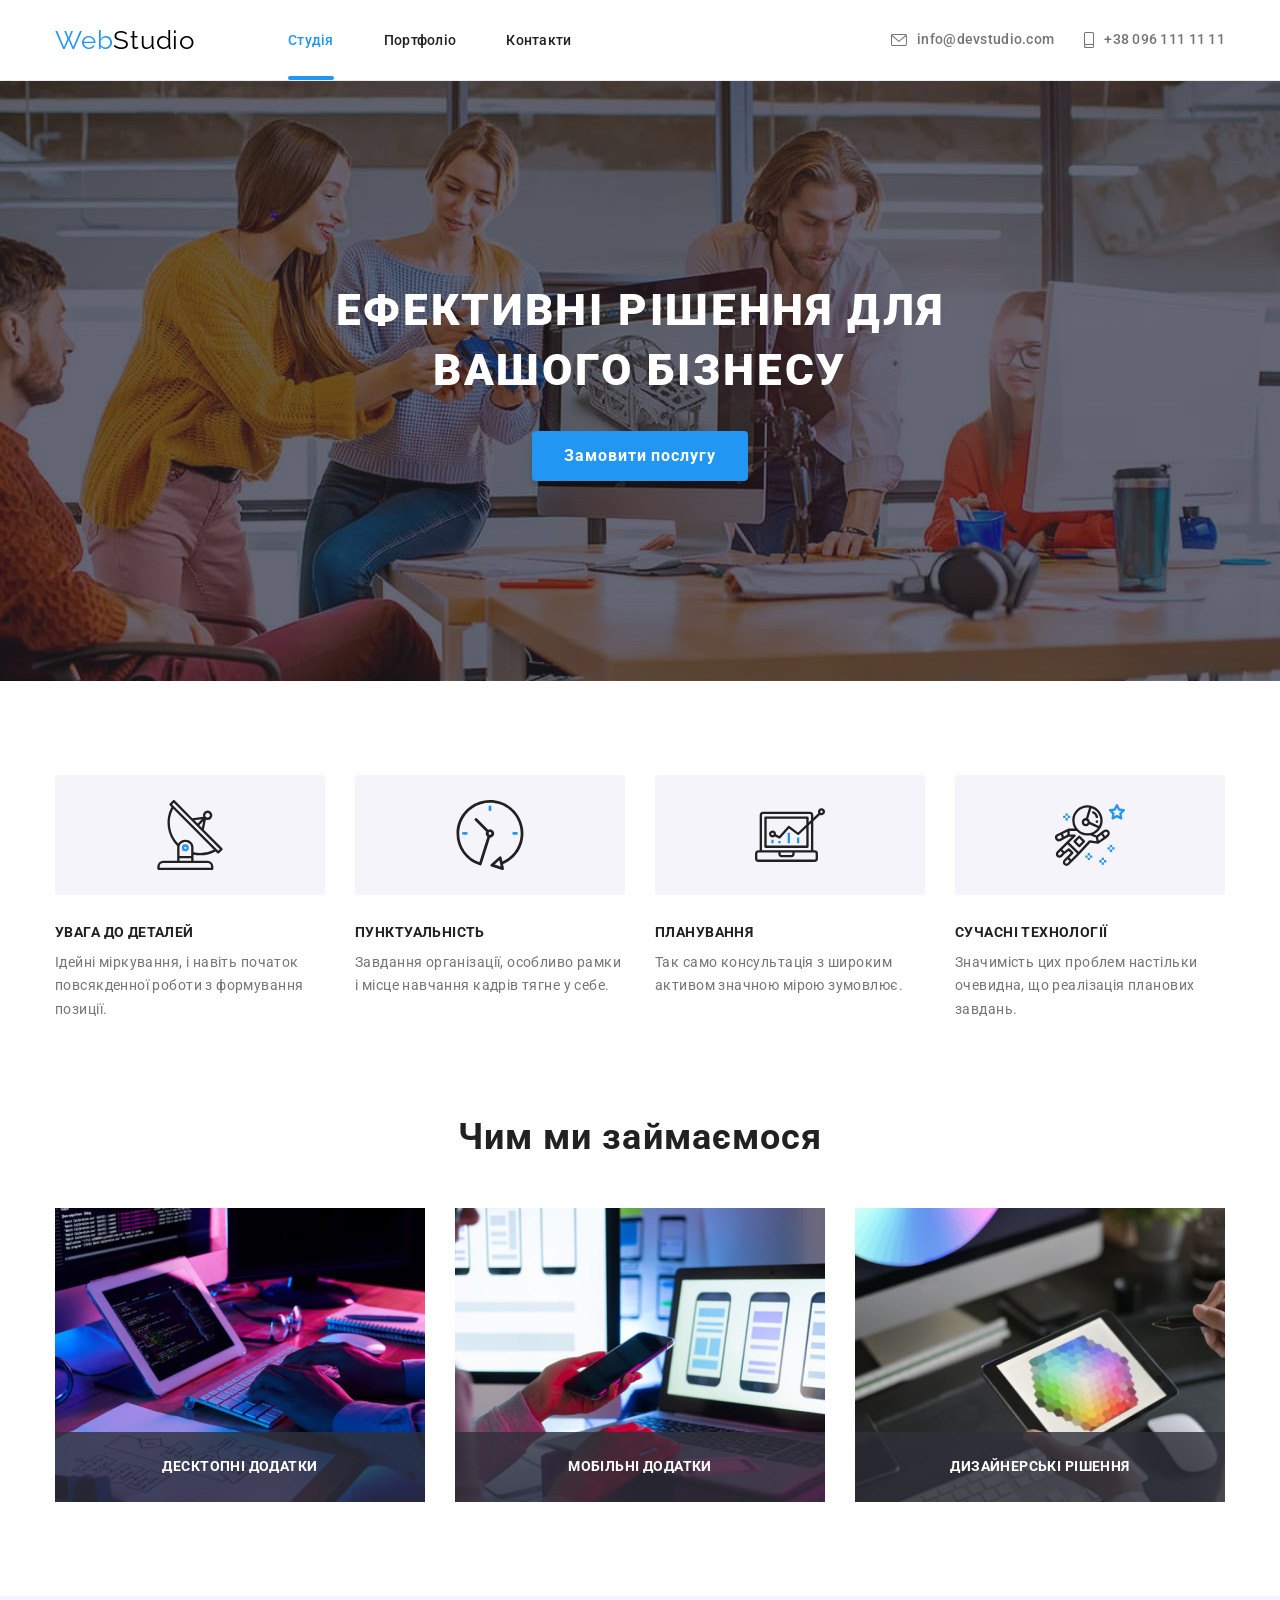
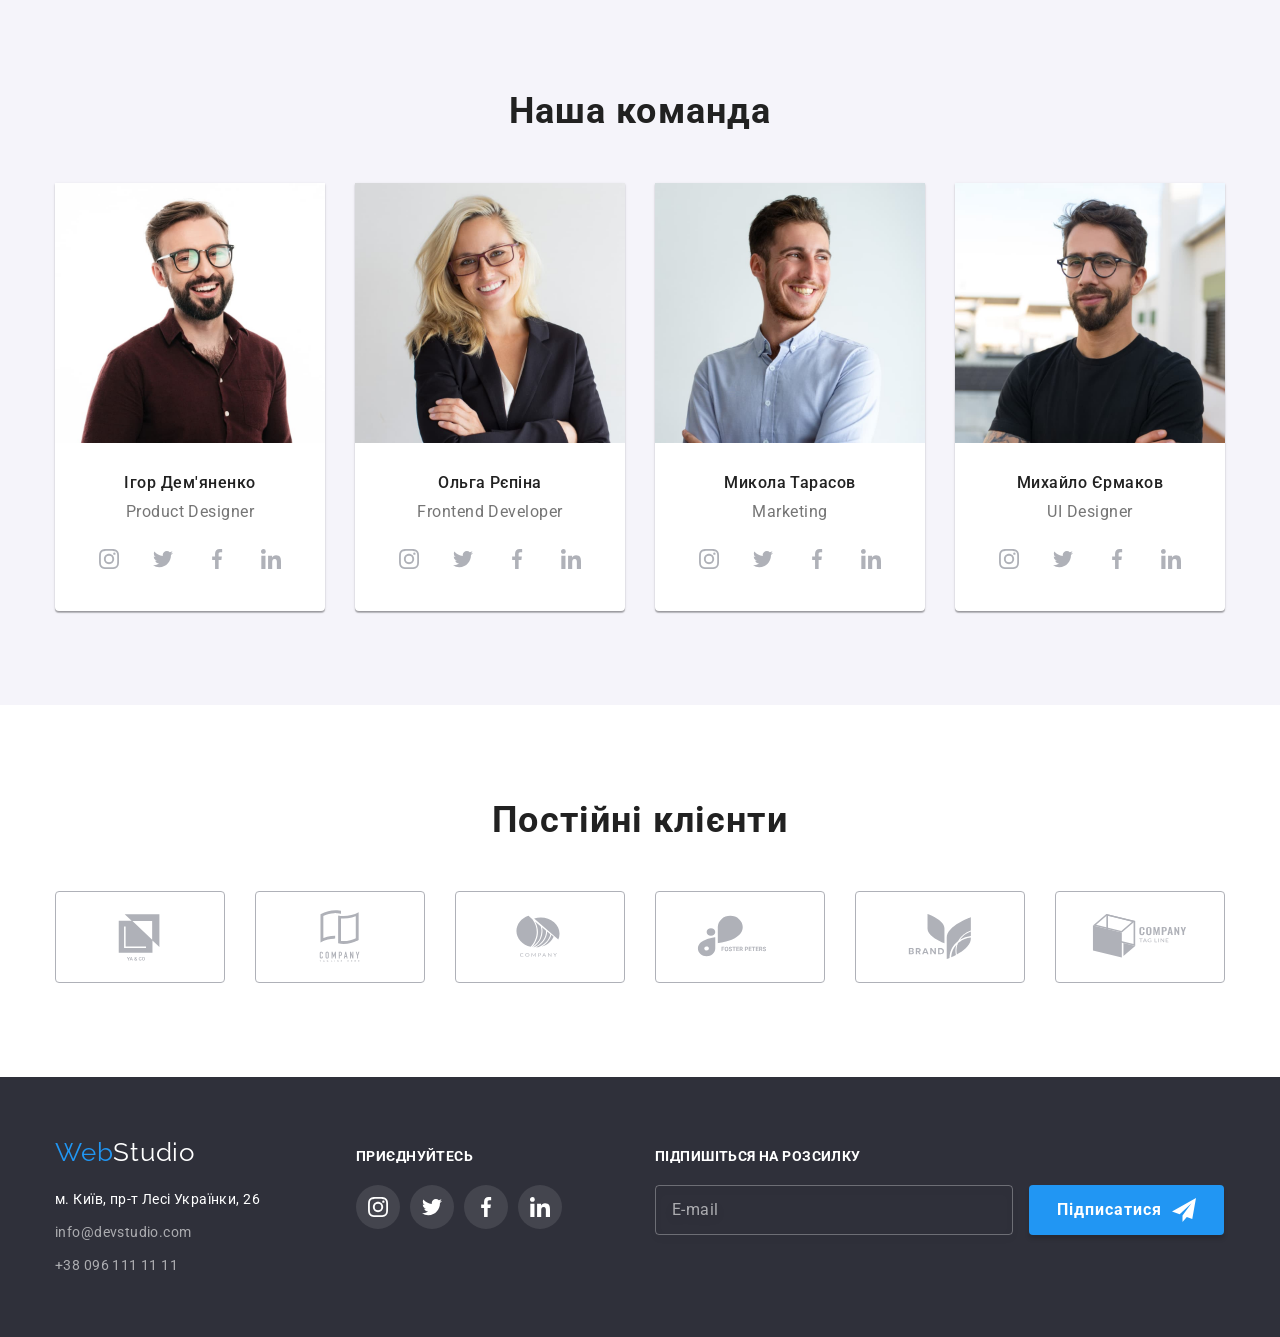
==== index.html @ 13b75658 "did homework #6" ====
<!DOCTYPE html>
<html lang="uk">
  <head>
    <meta charset="UTF-8" />
    <meta http-equiv="X-UA-Compatible" content="IE=edge" />
    <meta name="viewport" content="width=device-width, initial-scale=1.0" />
    <title>Домашнє завдання #6</title>
    <link
      href="https://fonts.googleapis.com/css2?family=Raleway:wght@700&family=Roboto:wght@400;500;700;900&display=swap"
      rel="stylesheet"
    />
    <link
      rel="stylesheet"
      href="https://cdn.jsdelivr.net/npm/modern-normalize@1.1.0/modern-normalize.min.css"
    />
    <link rel="stylesheet" href="./css/styles.css" />
  </head>

  <body>
    <header class="header">
      <div class="container">
        <nav class="header-nav">
          <a href="./index.html" class="logo"><span class="logo-part">Web</span>Studio</a>
          <ul class="list">
            <li><a href="./index.html" class="link current">Студія</a></li>
            <li><a href="./portfolio.html" class="link">Портфоліо</a></li>
            <li><a href="#" class="link">Контакти</a></li>
          </ul>
        </nav>
        <ul class="header-contacts list">
          <li>
            <a href="mailto:info@devstudio.com" class="header-mail link"
              ><svg class="header-contacts-icon" width="16px" height="12px">
                <use href="./images/icons.svg#icon-envelope"></use>
              </svg>
              info@devstudio.com</a
            >
          </li>
          <li>
            <a href="tel:+380961111111" class="link"
              ><svg class="header-contacts-icon" width="10px" height="16px">
                <use href="./images/icons.svg#icon-smartphone"></use>
              </svg>
              +38 096 111 11 11</a
            >
          </li>
        </ul>
      </div>
    </header>

    <main>
      <section class="hero">
        <h1 class="hero-title">Ефективні рішення для вашого бізнесу</h1>
        <button type="button" class="button" data-modal-open>Замовити послугу</button>
      </section>

      <section class="section advantages-block">
        <div class="container">
          <h2 class="section-title visually-hidden">Наші переваги</h2>
          <ul class="list">
            <li>
              <div class="advantages-container">
                <svg class="advantages-icon" width="70px">
                  <use href="./images/icons.svg#icon-antenna"></use>
                </svg>
              </div>
              <h3 class="title">Увага до деталей</h3>
              <p class="text">
                Ідейні міркування, і навіть початок повсякденної роботи з формування позиції.
              </p>
            </li>
            <li>
              <div class="advantages-container">
                <svg class="advantages-icon" width="70px">
                  <use href="./images/icons.svg#icon-clock"></use>
                </svg>
              </div>
              <h3 class="title">Пунктуальність</h3>
              <p class="text">
                Завдання організації, особливо рамки і місце навчання кадрів тягне у себе.
              </p>
            </li>
            <li>
              <div class="advantages-container">
                <svg class="advantages-icon" width="70px">
                  <use href="./images/icons.svg#icon-diagram"></use>
                </svg>
              </div>
              <h3 class="title">Планування</h3>
              <p class="text">Так само консультація з широким активом значною мірою зумовлює.</p>
            </li>
            <li>
              <div class="advantages-container">
                <svg class="advantages-icon" width="70px">
                  <use href="./images/icons.svg#icon-astronaut"></use>
                </svg>
              </div>
              <h3 class="title">Сучасні технології</h3>
              <p class="text">
                Значимість цих проблем настільки очевидна, що реалізація планових завдань.
              </p>
            </li>
          </ul>
        </div>
      </section>

      <section class="section work-examples">
        <div class="container">
          <h2 class="section-title">Чим ми займаємося</h2>
          <ul class="list">
            <li class="work-examples-item">
              <img
                src="./images/image1.jpg"
                alt="Програміст працює за своїм робочим столом"
                width="370"
              />
              <h3 class="title">Десктопні додатки</h3>
            </li>
            <li class="work-examples-item">
              <img
                src="./images/image2.jpg"
                alt="Дизайнер мобільних додатків розробляє мобільний інтерфейс"
                width="370"
              />
              <h3 class="title">Мобільні додатки</h3>
            </li>
            <li class="work-examples-item">
              <img
                src="./images/image3.jpg"
                alt="Веб дизайнер працює з палітрою кольорів"
                width="370"
              />
              <h3 class="title">Дизайнерські рішення</h3>
            </li>
          </ul>
        </div>
      </section>

      <section class="section team-block">
        <div class="container">
          <h2 class="section-title">Наша команда</h2>
          <ul class="team-list list">
            <li class="block">
              <img src="./images/image4.jpg" alt="Усміхнений чоловік в окулярах" width="270" />
              <h3 class="title">Ігор Дем'яненко</h3>
              <p class="text" lang="en">Product Designer</p>
              <ul class="team-soc-list list">
                <li class="team-soc-item">
                  <a href="" class="team-soc-link link"
                    ><svg class="team-soc-icon" width="20px" height="20px">
                      <use href="./images/icons.svg#icon-instagram"></use>
                    </svg>
                  </a>
                </li>
                <li class="team-soc-item">
                  <a href="" class="team-soc-link link"
                    ><svg class="team-soc-icon" width="20px" height="20px">
                      <use href="./images/icons.svg#icon-twitter"></use>
                    </svg>
                  </a>
                </li>
                <li class="team-soc-item">
                  <a href="" class="team-soc-link link"
                    ><svg class="team-soc-icon" width="20px" height="20px">
                      <use href="./images/icons.svg#icon-facebook"></use>
                    </svg>
                  </a>
                </li>
                <li class="team-soc-item">
                  <a href="" class="team-soc-link link"
                    ><svg class="team-soc-icon" width="20px" height="20px">
                      <use href="./images/icons.svg#icon-linkedin"></use>
                    </svg>
                  </a>
                </li>
              </ul>
            </li>
            <li class="block">
              <img src="./images/image5.jpg" alt="Усміхнена жінка в окулярах" width="270" />
              <h3 class="title">Ольга Рєпіна</h3>
              <p class="text" lang="en">Frontend Developer</p>
              <ul class="team-soc-list list">
                <li class="team-soc-item">
                  <a href="" class="team-soc-link link"
                    ><svg class="team-soc-icon" width="20px" height="20px">
                      <use href="./images/icons.svg#icon-instagram"></use>
                    </svg>
                  </a>
                </li>
                <li class="team-soc-item">
                  <a href="" class="team-soc-link link"
                    ><svg class="team-soc-icon" width="20px" height="20px">
                      <use href="./images/icons.svg#icon-twitter"></use>
                    </svg>
                  </a>
                </li>
                <li class="team-soc-item">
                  <a href="" class="team-soc-link link"
                    ><svg class="team-soc-icon" width="20px" height="20px">
                      <use href="./images/icons.svg#icon-facebook"></use>
                    </svg>
                  </a>
                </li>
                <li class="team-soc-item">
                  <a href="" class="team-soc-link link"
                    ><svg class="team-soc-icon" width="20px" height="20px">
                      <use href="./images/icons.svg#icon-linkedin"></use>
                    </svg>
                  </a>
                </li>
              </ul>
            </li>
            <li class="block">
              <img src="./images/image6.jpg" alt="Усміхнений чоловік" width="270" />
              <h3 class="title">Микола Тарасов</h3>
              <p class="text" lang="en">Marketing</p>
              <ul class="team-soc-list list">
                <li class="team-soc-item">
                  <a href="" class="team-soc-link link"
                    ><svg class="team-soc-icon" width="20px" height="20px">
                      <use href="./images/icons.svg#icon-instagram"></use>
                    </svg>
                  </a>
                </li>
                <li class="team-soc-item">
                  <a href="" class="team-soc-link link"
                    ><svg class="team-soc-icon" width="20px" height="20px">
                      <use href="./images/icons.svg#icon-twitter"></use>
                    </svg>
                  </a>
                </li>
                <li class="team-soc-item">
                  <a href="" class="team-soc-link link"
                    ><svg class="team-soc-icon" width="20px" height="20px">
                      <use href="./images/icons.svg#icon-facebook"></use>
                    </svg>
                  </a>
                </li>
                <li class="team-soc-item">
                  <a href="" class="team-soc-link link"
                    ><svg class="team-soc-icon" width="20px" height="20px">
                      <use href="./images/icons.svg#icon-linkedin"></use>
                    </svg>
                  </a>
                </li>
              </ul>
            </li>
            <li class="block">
              <img src="./images/image7.jpg" alt="Усміхнений чоловік в окулярах" width="270" />
              <h3 class="title">Михайло Єрмаков</h3>
              <p class="text" lang="en">UI Designer</p>
              <ul class="team-soc-list list">
                <li class="team-soc-item">
                  <a href="" class="team-soc-link link"
                    ><svg class="team-soc-icon" width="20px" height="20px">
                      <use href="./images/icons.svg#icon-instagram"></use>
                    </svg>
                  </a>
                </li>
                <li class="team-soc-item">
                  <a href="" class="team-soc-link link"
                    ><svg class="team-soc-icon" width="20px" height="20px">
                      <use href="./images/icons.svg#icon-twitter"></use>
                    </svg>
                  </a>
                </li>
                <li class="team-soc-item">
                  <a href="" class="team-soc-link link"
                    ><svg class="team-soc-icon" width="20px" height="20px">
                      <use href="./images/icons.svg#icon-facebook"></use>
                    </svg>
                  </a>
                </li>
                <li class="team-soc-item">
                  <a href="" class="team-soc-link link"
                    ><svg class="team-soc-icon" width="20px" height="20px">
                      <use href="./images/icons.svg#icon-linkedin"></use>
                    </svg>
                  </a>
                </li>
              </ul>
            </li>
          </ul>
        </div>
      </section>

      <section class="section clients-block">
        <div class="container">
          <h2 class="section-title">Постійні клієнти</h2>
          <ul class="clients-list list">
            <li class="clients-item">
              <a href="" class="clients-link link">
                <svg class="clients-icon" width="106" height="60">
                  <use href="./images/icons.svg#icon-client01"></use>
                </svg>
              </a>
            </li>
            <li class="clients-item">
              <a href="" class="clients-link link">
                <svg class="clients-icon" width="106" height="60">
                  <use href="./images/icons.svg#icon-client02"></use>
                </svg>
              </a>
            </li>
            <li class="clients-item">
              <a href="" class="clients-link link">
                <svg class="clients-icon" width="106" height="60">
                  <use href="./images/icons.svg#icon-client03"></use>
                </svg>
              </a>
            </li>
            <li class="clients-item">
              <a href="" class="clients-link link">
                <svg class="clients-icon" width="106" height="60">
                  <use href="./images/icons.svg#icon-client04"></use>
                </svg>
              </a>
            </li>
            <li class="clients-item">
              <a href="" class="clients-link link">
                <svg class="clients-icon" width="106" height="60">
                  <use href="./images/icons.svg#icon-client05"></use>
                </svg>
              </a>
            </li>
            <li class="clients-item">
              <a href="" class="clients-link link">
                <svg class="clients-icon" width="106" height="60">
                  <use href="./images/icons.svg#icon-client06"></use>
                </svg>
              </a>
            </li>
          </ul>
        </div>
      </section>
    </main>

    <footer class="footer">
      <div class="container">
        <div class="address-container">
          <a href="./index.html" class="logo"><span class="logo-part">Web</span>Studio</a>
          <address>
            <ul class="footer-contacts list">
              <li class="item">
                <a
                  href="https://goo.gl/maps/CPtrU1FHBa2aNyZL9"
                  target="_blank"
                  rel="noopener noreferrer nofollow"
                  class="link location"
                  >м. Київ, пр-т Лесі Українки, 26</a
                >
              </li>
              <li class="item">
                <a href="mailto:info@devstudio.com" class="link">info@devstudio.com</a>
              </li>
              <li class="item">
                <a href="tel:+380961111111" class="link">+38 096 111 11 11</a>
              </li>
            </ul>
          </address>
        </div>
        <div class="socials-container">
          <h3 class="title">Приєднуйтесь</h3>
          <ul class="footer-soc-list list">
            <li class="footer-soc-item">
              <a href="" class="footer-soc-link link"
                ><svg class="footer-soc-icon" width="20px" height="20px">
                  <use href="./images/icons.svg#icon-instagram"></use>
                </svg>
              </a>
            </li>
            <li class="footer-soc-item">
              <a href="" class="footer-soc-link link"
                ><svg class="footer-soc-icon" width="20px" height="20px">
                  <use href="./images/icons.svg#icon-twitter"></use>
                </svg>
              </a>
            </li>
            <li class="footer-soc-item">
              <a href="" class="footer-soc-link link"
                ><svg class="footer-soc-icon" width="20px" height="20px">
                  <use href="./images/icons.svg#icon-facebook"></use>
                </svg>
              </a>
            </li>
            <li class="footer-soc-item">
              <a href="" class="footer-soc-link link"
                ><svg class="footer-soc-icon" width="20px" height="20px">
                  <use href="./images/icons.svg#icon-linkedin"></use>
                </svg>
              </a>
            </li>
          </ul>
        </div>
        <div class="subscribe-container">
          <h3 class="title">Підпишіться на розсилку</h3>
          <form class="subscribe-form">
            <label for="subscribe-input" class="visually-hidden">Пошта</label>
            <input
              type="email"
              placeholder="E-mail"
              name="user-email"
              id="subscribe-input"
              class="subscribe-input"
            />
            <button type="submit" class="subscribe-submit button">
              Підписатися<span
                ><svg class="subscribe-icon" width="24" height="24">
                  <use href="./images/icons.svg#icon-send"></use>
                </svg>
              </span>
            </button>
          </form>
        </div>
      </div>
    </footer>

    <div class="backdrop is-hidden" data-modal>
      <div class="modal">
        <button type="button" class="modal-close" data-modal-close>
          <svg class="modal-close-icon" width="18px" height="18px">
            <use href="./images/icons.svg#icon-close"></use>
          </svg>
        </button>
        <p class="modal-title">Залиште свої дані, ми вам передзвонимо</p>
        <form class="modal-form">
          <div class="modal-field">
            <label for="user-name" class="modal-label">Ім'я</label>
            <div class="modal-input-wrap">
              <input type="text" name="user-name" id="user-name" class="modal-input" required />
              <svg class="modal-input-icon" width="18" height="18">
                <use href="./images/icons.svg#icon-person"></use>
              </svg>
            </div>
          </div>
          <div class="modal-field">
            <label for="user-tel" class="modal-label">Телефон</label>
            <div class="modal-input-wrap">
              <input type="tel" name="user-tel" id="user-tel" class="modal-input" required />
              <svg class="modal-input-icon" width="18" height="18">
                <use href="./images/icons.svg#icon-phone"></use>
              </svg>
            </div>
          </div>
          <div class="modal-field">
            <label for="user-email" class="modal-label">Пошта</label>
            <div class="modal-input-wrap">
              <input type="email" name="user-email" id="user-email" class="modal-input" />
              <svg class="modal-input-icon" width="18" height="18">
                <use href="./images/icons.svg#icon-email"></use>
              </svg>
            </div>
          </div>
          <div class="modal-field">
            <label for="user-comment" class="modal-label">Коментар</label>
            <textarea
              name="user-comment"
              id="user-comment"
              placeholder="Введіть текст"
              class="modal-comment"
            ></textarea>
          </div>
          <div class="modal-field">
            <input
              type="checkbox"
              name="privacy-check"
              id="privacy-check"
              class="modal-privacy-check visually-hidden"
            />
            <label for="privacy-check" class="privacy-check-text"
              ><span
                ><svg class="privacy-check-icon" width="16" height="15">
                  <use href="./images/icons.svg#icon-check"></use></svg></span
              >Погоджуюся з розсилкою та приймаю
              <a href="" class="privacy-link">Умови договору</a></label
            >
          </div>
          <button type="submit" class="modal-submit button">Відправити</button>
        </form>
      </div>
    </div>
    <script src="./js/modal.js"></script>
  </body>
</html>
---- css/styles.css ----
/* 
font-family: 'Raleway', sans-serif;
font-family: 'Roboto', sans-serif;
*/

/* main section */

:root {
  --primary-txt-color: #757575;
  --secondary-txt-color: #212121;
  --tertiary-txt-color: #ffffff;
  --special-txt-color: rgba(255, 255, 255, 0.6);
  --accent-color: #2196f3;
  --logo-color: #000000;
  --primary-bkgd-color: #ffffff;
  --secondary-bkgd-color: #2f303a;
  --tertiary-bkgd-color: #f5f4fa;
  --decoration-elements-color: #afb1b8;
  --primary-timing-function: 250ms cubic-bezier(0.4, 0, 0.2, 1);
}

p,
h1,
h2,
h3,
h4,
h5,
h6 {
  margin: 0;
}
ul,
ol {
  margin: 0;
  padding-left: 0;
}

address {
  font-style: normal;
}

img {
  display: block;
}

body {
  color: var(--primary-txt-color);
  background-color: var(--primary-bkgd-color);
  font-family: 'Roboto', sans-serif;
}

.container {
  width: 1200px;
  padding-left: 15px;
  padding-right: 15px;
  margin: 0 auto;
  /* outline: 2px solid red; */
}

.list {
  list-style: none;
}

.visually-hidden {
  position: absolute;
  white-space: nowrap;
  width: 1px;
  height: 1px;
  overflow: hidden;
  border: 0;
  padding: 0;
  clip: rect(0 0 0 0);
  clip-path: inset(50%);
  margin: -1px;
}

.button {
  font-family: 'Roboto', sans-serif;
  color: var(--secondary-txt-color);
  background-color: var(--tertiary-bkgd-color);
  border-style: none;
  cursor: pointer;
  border-radius: 4px;
}

.button:hover,
.button:focus,
.button.current {
  color: var(--tertiary-txt-color);
  background-color: var(--accent-color);
}

/* header */

.header {
  border-bottom: 1px solid #ececec;
}

.header .container {
  display: flex;
  justify-content: space-between;
  align-items: center;
}

.header-nav {
  display: flex;
  align-items: center;
}

.header-nav .list {
  display: flex;
  gap: 50px;
}

.header-nav .current {
  position: relative;
}

.header-nav .current::after {
  content: '';
  display: inline-block;
  position: absolute;
  bottom: 0;
  right: 0;
  width: 100%;
  height: 4px;
  border-radius: 2px;
  background-color: var(--accent-color);
}

.header-contacts {
  display: flex;
  gap: 30px;
}

.header .logo {
  color: var(--logo-color);
  margin-right: 93px;
  padding: 24px 0;
}

.header .link {
  font-weight: 500;
  font-size: 14px;
  line-height: 1.14;
  letter-spacing: 0.02em;
  padding: 32px 0;
}

.header-contacts .link {
  color: var(--primary-txt-color);
  display: flex;
  align-items: center;
  justify-content: center;
  gap: 10px;
}

.header-contacts-icon {
  fill: currentColor;
}

/* index.html main */

.section-title {
  color: var(--secondary-txt-color);
  font-weight: 700;
  font-size: 36px;
  line-height: 1.17;
  text-align: center;
  letter-spacing: 0.03em;
}

/* hero */

.hero {
  background-color: #c4c4c4;
  text-align: center;
  padding: 200px 15px;
  background-image: linear-gradient(rgba(47, 48, 58, 0.4), rgba(47, 48, 58, 0.4)),
    url(../images/hero-bkgd.jpg);
  background-size: 1600px;
  background-repeat: no-repeat;
  background-position: center;
}

.hero-title {
  color: var(--tertiary-txt-color);
  font-weight: 900;
  font-size: 44px;
  line-height: 1.36;
  letter-spacing: 0.06em;
  text-transform: uppercase;
  width: 696px;
  margin: 0 auto 30px;
}

.hero .button {
  color: var(--tertiary-txt-color);
  background-color: var(--accent-color);
  font-weight: 700;
  font-size: 16px;
  line-height: 1.87;
  letter-spacing: 0.06em;
  box-shadow: 0px 4px 4px rgba(0, 0, 0, 0.15);
  padding: 10px 32px;
}

/* advantages */

.advantages-block {
  padding: 94px 0;
}

.advantages-block .list {
  display: flex;
  gap: 30px;
}

.advantages-container {
  background-color: var(--tertiary-bkgd-color);
  border-radius: 4px;
  width: 270px;
  height: 120px;
  margin-bottom: 30px;
  display: flex;
  align-items: center;
  justify-content: center;
}

.advantages-block .title {
  color: var(--secondary-txt-color);
  font-weight: 700;
  font-size: 14px;
  line-height: 1.14;
  letter-spacing: 0.03em;
  text-transform: uppercase;
  margin-bottom: 10px;
}

.advantages-block .text {
  font-size: 14px;
  line-height: 1.71;
  letter-spacing: 0.03em;
  width: 270px;
}

/* work-examples */

.work-examples {
  padding-bottom: 94px;
}

.work-examples .section-title {
  margin-bottom: 50px;
}

.work-examples .list {
  display: flex;
  gap: 30px;
}

.work-examples-item {
  position: relative;
}

.work-examples-item .title {
  position: absolute;
  width: 100%;
  bottom: 0;
  padding: 27px 0;
  color: var(--tertiary-txt-color);
  background-color: rgba(47, 48, 58, 0.8);
  font-size: 14px;
  line-height: 1.14;
  letter-spacing: 0.03em;
  text-align: center;
  text-transform: uppercase;
}

/* team-block */

.team-block {
  background-color: var(--tertiary-bkgd-color);
  padding: 94px 0;
}

.team-block .section-title {
  margin-bottom: 50px;
}

.team-block .team-list {
  display: flex;
  gap: 30px;
}

.team-block img {
  margin-bottom: 30px;
}

.team-block .block {
  background-color: var(--primary-bkgd-color);
  box-shadow: 0px 1px 3px rgba(0, 0, 0, 0.12), 0px 1px 1px rgba(0, 0, 0, 0.14),
    0px 2px 1px rgba(0, 0, 0, 0.2);
  border-radius: 0px 0px 4px 4px;
  padding-bottom: 30px;
}

.team-block .title {
  color: var(--secondary-txt-color);
  font-weight: 500;
  font-size: 16px;
  line-height: 1.19;
  text-align: center;
  letter-spacing: 0.03em;
  margin-bottom: 10px;
}

.team-block .text {
  font-size: 16px;
  line-height: 1.19;
  text-align: center;
  letter-spacing: 0.03em;
  margin-bottom: 16px;
}

.team-soc-list {
  display: flex;
  justify-content: center;
  gap: 10px;
}

.team-soc-item {
  width: 44px;
  height: 44px;
}

.team-soc-item .team-soc-link {
  width: 100%;
  height: 100%;
  border-radius: 50%;
  display: flex;
  align-items: center;
  justify-content: center;
  color: var(--decoration-elements-color);
  transition: background-color var(--primary-timing-function);
}

.team-soc-item .team-soc-link:hover,
.team-soc-item .team-soc-link:focus {
  background-color: var(--accent-color);
  color: var(--primary-bkgd-color);
}

.team-soc-icon {
  fill: currentColor;
}

/* clients */

.clients-block {
  padding: 94px 0;
}

.clients-block .section-title {
  margin-bottom: 50px;
}

.clients-list {
  display: flex;
  gap: 30px;
}

.clients-item {
  width: calc((100% - 150px) / 6);
  height: 92px;
}

.clients-item .clients-link {
  width: 100%;
  height: 100%;
  color: var(--decoration-elements-color);
  border: 1px solid var(--decoration-elements-color);
  border-radius: 4px;
  display: flex;
  align-items: center;
  justify-content: center;
}

.clients-item .clients-link:hover,
.clients-item .clients-link:focus {
  color: var(--accent-color);
  border-color: var(--accent-color);
}

.clients-icon {
  fill: currentColor;
}

/* portfolio.html main */

.portfolio {
  padding: 94px 0;
}

.portfolio .portfolio-filter {
  display: flex;
  justify-content: center;
  gap: 8px;
  margin-bottom: 50px;
}

.portfolio-filter .button {
  font-weight: 500;
  font-size: 16px;
  line-height: 1.6;
  text-align: center;
  letter-spacing: 0.03em;
  padding: 6px 22px;
  transition: box-shadow var(--primary-timing-function),
    background-color var(--primary-timing-function), color var(--primary-timing-function);
}

.portfolio-filter .current {
  padding: 6px 25px;
}

.portfolio-filter .button:focus,
.portfolio-filter .button:hover {
  box-shadow: 0px 3px 1px rgba(0, 0, 0, 0.1), 0px 1px 2px rgba(0, 0, 0, 0.08),
    0px 2px 2px rgba(0, 0, 0, 0.12);
}

.projects-list {
  display: flex;
  flex-wrap: wrap;
  gap: 30px;
}

.project-card-link {
  color: var(--primary-txt-color);
  display: block;
  text-decoration: none;
  transition: box-shadow var(--primary-timing-function);
}

.project-card-link:hover,
.project-card-link:focus {
  box-shadow: 0px 1px 1px rgba(0, 0, 0, 0.12), 0px 4px 4px rgba(0, 0, 0, 0.06),
    1px 4px 6px rgba(0, 0, 0, 0.16);
}

.project-card-link:hover .card-img-text,
.project-card-link:focus .card-img-text {
  transform: translateY(0);
}

.card-img-container {
  position: relative;
  overflow: hidden;
}

.card-img-text {
  position: absolute;
  top: 0;
  height: 100%;
  padding: 63px 24px;
  color: var(--tertiary-txt-color);
  background-color: rgba(33, 150, 243, 0.9);
  font-size: 18px;
  line-height: 1.55;
  letter-spacing: 0.03em;
  transform: translateY(101%);
  transition: transform var(--primary-timing-function);
  overflow: auto;
}

.projects-list .card-bottom {
  padding: 20px 24px;
  border-right: 1px solid #eeeeee;
  border-bottom: 1px solid #eeeeee;
  border-left: 1px solid #eeeeee;
}

.projects-list .title {
  color: var(--secondary-txt-color);
  font-weight: 700;
  font-size: 18px;
  line-height: 2;
  letter-spacing: 0.06em;
  margin-bottom: 4px;
}

.projects-list .text {
  font-size: 16px;
  line-height: 1.87;
  letter-spacing: 0.03em;
}

/* footer */

.footer {
  padding: 60px 0;
  background-color: #2f303a;
}

.footer .container {
  display: flex;
}

.footer .logo {
  display: inline-block;
  color: var(--tertiary-txt-color);
  margin-bottom: 20px;
}

.footer-contacts {
  min-width: 231px;
}

.footer-contacts .item:not(:last-child) {
  margin-bottom: 9px;
}

.footer-contacts .link {
  color: var(--special-txt-color);
  font-size: 14px;
  line-height: 1.71;
  letter-spacing: 0.03em;
}

.link.location {
  color: var(--tertiary-txt-color);
}

.socials-container {
  padding-top: 12px;
  margin-left: 70px;
}

.socials-container .title {
  color: var(--tertiary-txt-color);
  font-size: 14px;
  line-height: 1.14;
  letter-spacing: 0.03em;
  text-transform: uppercase;
  margin-bottom: 20px;
}

.footer-soc-list {
  display: flex;
  gap: 10px;
}

.footer-soc-item {
  width: 44px;
  height: 44px;
}

.footer-soc-item .footer-soc-link {
  width: 100%;
  height: 100%;
  border-radius: 50%;
  color: var(--primary-bkgd-color);
  background-color: rgba(255, 255, 255, 0.1);
  display: flex;
  align-items: center;
  justify-content: center;
  transition: background-color var(--primary-timing-function);
}

.footer-soc-item .footer-soc-link:hover,
.footer-soc-item .footer-soc-link:focus {
  color: var(--primary-bkgd-color);
  background-color: var(--accent-color);
}

.footer-soc-icon {
  fill: currentColor;
}

.subscribe-container {
  padding-top: 12px;
  margin-left: 93px;
}

.subscribe-container .title {
  color: var(--tertiary-txt-color);
  font-size: 14px;
  line-height: 1.14;
  letter-spacing: 0.03em;
  text-transform: uppercase;
  margin-bottom: 20px;
}

.subscribe-input {
  background-color: transparent;
  width: 358px;
  height: 50px;
  padding: 15px 16px;
  border: 1px solid rgba(255, 255, 255, 0.3);
  filter: drop-shadow(0px 4px 4px rgba(0, 0, 0, 0.15));
  border-radius: 4px;
  outline: transparent;
  transition: border-color var(--primary-timing-function);
}

.subscribe-input::placeholder {
  font-size: 16px;
  line-height: 1.25;
  letter-spacing: 0.03em;
  color: rgba(255, 255, 255, 0.6);
}

.subscribe-input:focus {
  border-color: var(--accent-color);
}

.subscribe-submit {
  position: relative;
  color: var(--tertiary-txt-color);
  background-color: var(--accent-color);
  font-weight: 700;
  font-size: 16px;
  line-height: 1.87;
  letter-spacing: 0.06em;
  padding: 10px 62px 10px 28px;
  margin-left: 12px;
  box-shadow: 0px 4px 4px rgba(0, 0, 0, 0.15);
}

.subscribe-icon {
  position: absolute;
  fill: var(--primary-bkgd-color);
  margin-left: 10px;
  top: 50%;
  transform: translateY(-50%);
}

/* backdrop */

.backdrop {
  position: fixed;
  top: 0;
  width: 100%;
  height: 100%;
  background-color: rgba(0, 0, 0, 0.2);
  transition: opacity var(--primary-timing-function), visibility var(--primary-timing-function);
}

.modal {
  position: absolute;
  top: 50%;
  left: 50%;
  width: 528px;
  min-height: 581px;
  padding: 40px;
  background-color: var(--primary-bkgd-color);
  box-shadow: 0px 1px 3px rgba(0, 0, 0, 0.12), 0px 1px 1px rgba(0, 0, 0, 0.14),
    0px 2px 1px rgba(0, 0, 0, 0.2);
  border-radius: 4px;
  transform: translate(-50%, -50%);
  scale: (1);
  transition: scale var(--primary-timing-function);
}

.backdrop.is-hidden .modal {
  transform: translate(-50%, -50%);
  scale: (0);
}

.modal-close {
  position: absolute;
  top: 8px;
  right: 8px;
  width: 30px;
  height: 30px;
  border-radius: 50%;
  background-color: transparent;
  border: 1px solid rgba(0, 0, 0, 0.1);
  cursor: pointer;
  display: flex;
  align-items: center;
  justify-content: center;
  transition: fill var(--primary-timing-function);
}

.modal-close:hover,
.modal-close:focus {
  fill: var(--accent-color);
}

.is-hidden {
  visibility: hidden;
  opacity: 0;
  pointer-events: none;
}

.modal-title {
  font-weight: 700;
  font-size: 20px;
  line-height: 1.15;
  text-align: center;
  letter-spacing: 0.03em;
  color: var(--secondary-txt-color);
  margin-bottom: 12px;
}

.modal-field:nth-child(-n + 3) {
  margin-bottom: 10px;
}

.modal-field:nth-child(4) {
  margin-bottom: 20px;
}

.modal-field:nth-child(5) {
  display: flex;
  justify-content: center;
  margin-bottom: 30px;
}

.modal-input-wrap {
  position: relative;
}

.modal-input {
  width: 100%;
  height: 40px;
  border: 1px solid rgba(33, 33, 33, 0.2);
  border-radius: 4px;
  padding: 11px 16px 11px 42px;
  outline: transparent;
  transition: border-color var(--primary-timing-function);
}

.modal-input-icon {
  position: absolute;
  left: 12px;
  top: 50%;
  transform: translateY(-50%);
  transition: fill var(--primary-timing-function);
}

.modal-input:focus {
  border-color: var(--accent-color);
}

.modal-input:focus + .modal-input-icon {
  fill: var(--accent-color);
}

.modal-label {
  font-size: 12px;
  line-height: 1.16;
  letter-spacing: 0.01em;
  color: var(--primary-txt-color);
  display: block;
  margin-bottom: 4px;
}

.modal-comment {
  width: 100%;
  min-height: 120px;
  border: 1px solid rgba(33, 33, 33, 0.2);
  border-radius: 4px;
  padding: 12px 16px;
  outline: transparent;
  transition: border-color var(--primary-timing-function);
  resize: none;
}

.modal-comment::placeholder {
  font-size: 12px;
  line-height: 1.16;
  letter-spacing: 0.01em;
  color: rgba(117, 117, 117, 0.5);
}

.modal-comment:focus {
  border-color: var(--accent-color);
}

.privacy-check-text {
  display: flex;
  align-items: center;
  font-size: 14px;
  line-height: 1.71;
  letter-spacing: 0.03em;
}

.privacy-check-text span {
  width: 16px;
  height: 15px;
  border: 2px solid var(--secondary-txt-color);
  border-radius: 2px;
  margin-right: 8px;
  display: flex;
  align-items: center;
  justify-content: center;
  fill: transparent;
  transition: fill var(--primary-timing-function), background-color var(--primary-timing-function),
    border var(--primary-timing-function);
}

.modal-privacy-check:checked + .privacy-check-text span {
  background-color: var(--accent-color);
  border: transparent;
  fill: var(--primary-bkgd-color);
}

.modal-privacy-check:focus + .privacy-check-text span {
  border-color: var(--accent-color);
}

.privacy-link {
  color: var(--accent-color);
  margin-left: 4px;
}

.modal-submit {
  color: var(--tertiary-txt-color);
  background-color: var(--accent-color);
  font-weight: 700;
  font-size: 16px;
  line-height: 1.87;
  letter-spacing: 0.06em;
  display: block;
  padding: 10px 52px;
  margin: 0 auto;
  transition: box-shadow var(--primary-timing-function);
}

.modal-submit:hover,
.modal-submit:focus {
  box-shadow: 0px 4px 4px rgba(0, 0, 0, 0.15);
}

/* links */

.link {
  color: var(--secondary-txt-color);
  text-decoration: none;
  transition: color var(--primary-timing-function);
}

.link:hover,
.link:focus,
.link.current {
  color: var(--accent-color);
}

/* logo */

.logo {
  font-family: 'Raleway', sans-serif;
  text-decoration: none;
  font-size: 26px;
  line-height: 1.19;
  letter-spacing: 0.03em;
}

.logo-part {
  color: var(--accent-color);
}
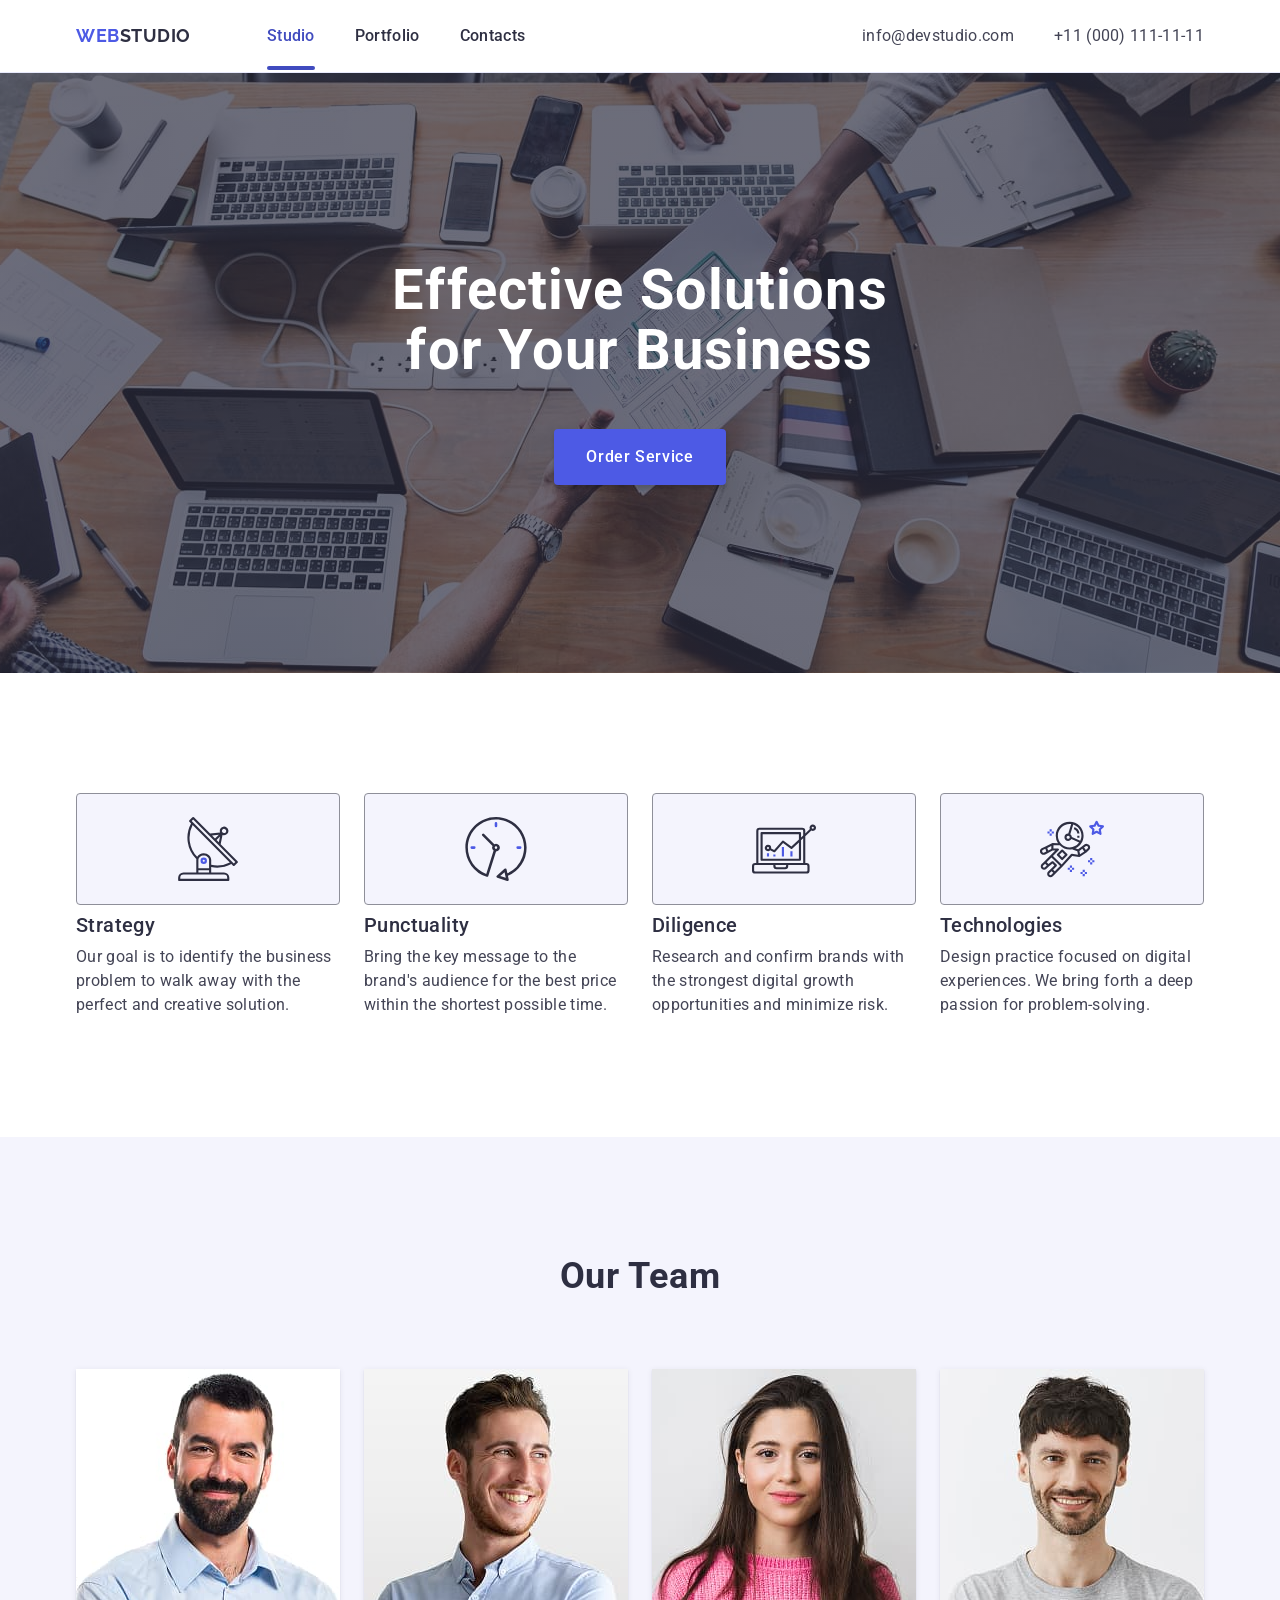
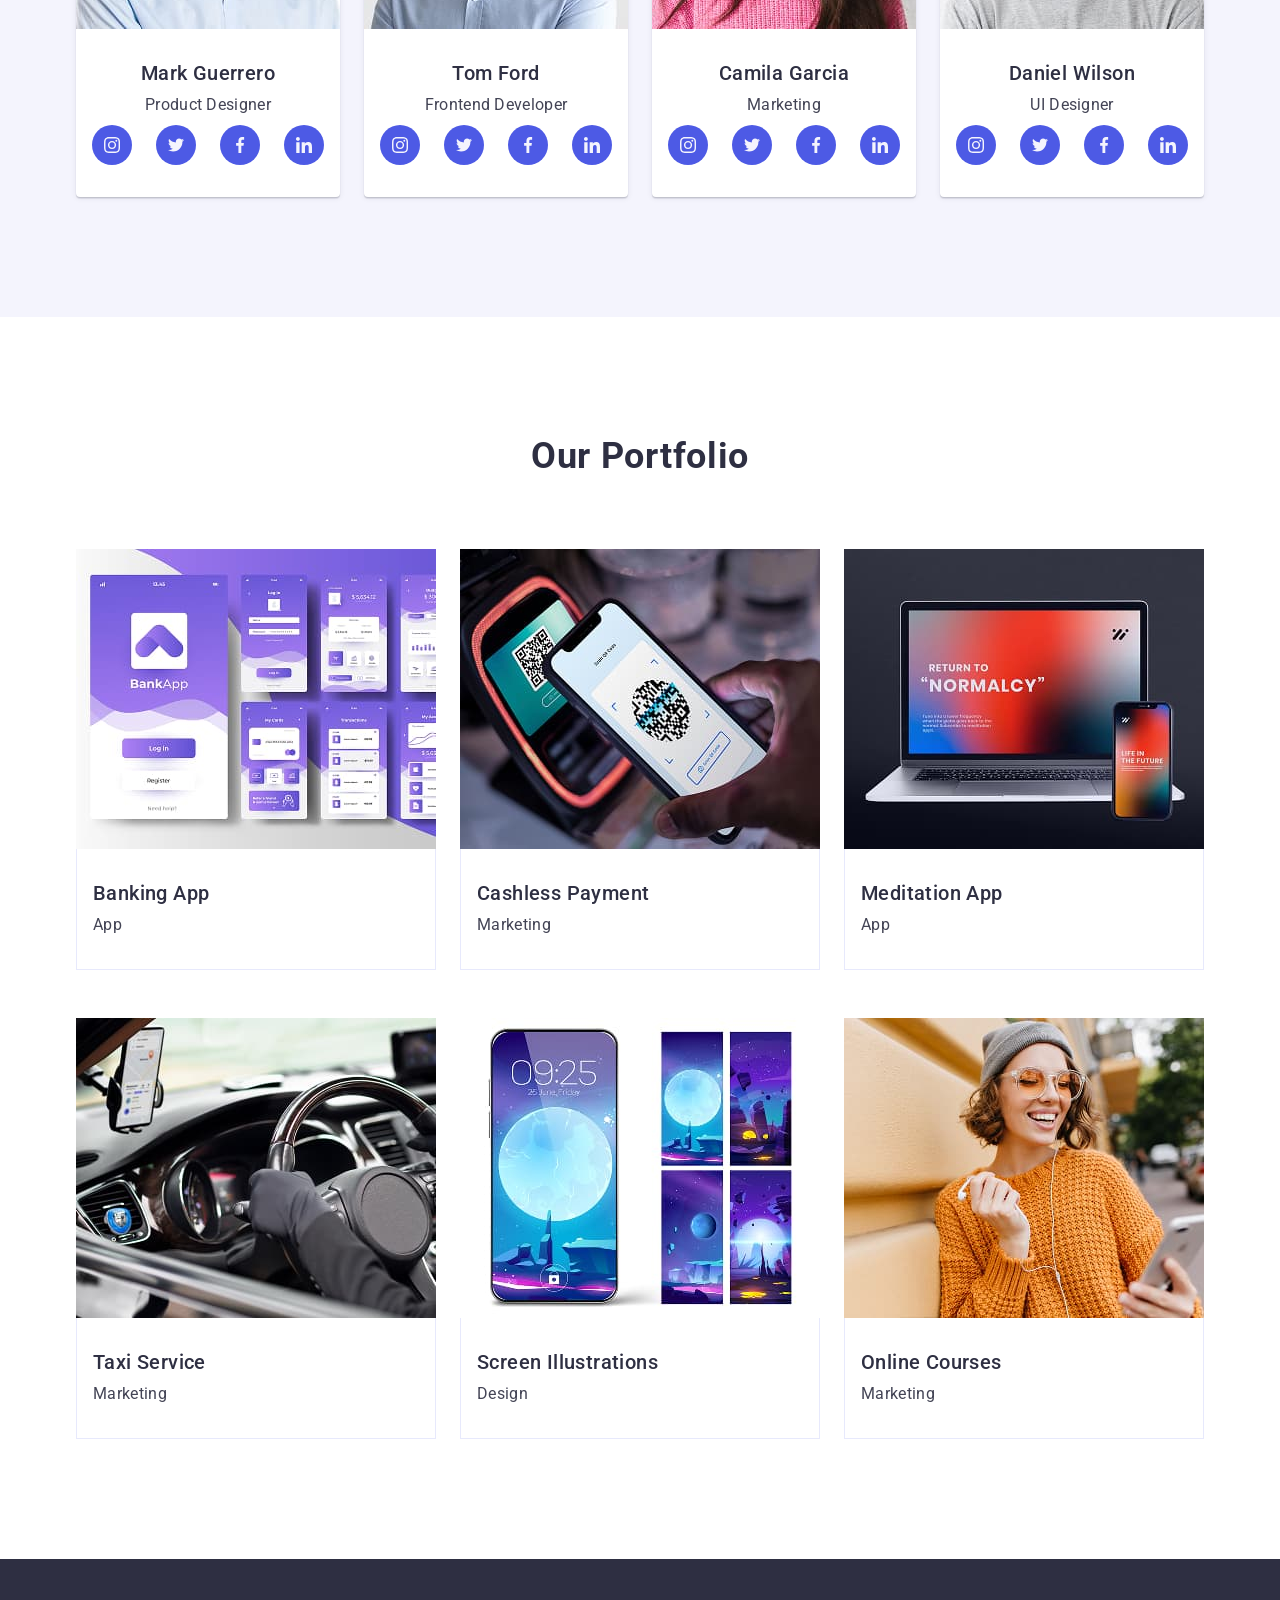
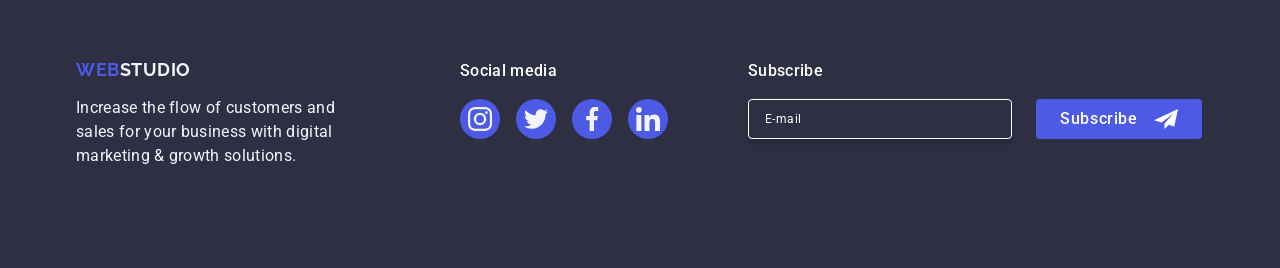
==== commit 0ebf30c8: "clone hw-5" ====
--- a/index.html
+++ b/index.html
@@ -1,334 +1,431 @@
 <!DOCTYPE html>
-<html lang="uk">
+<html lang="en">
   <head>
     <meta charset="UTF-8" />
-    <meta http-equiv="X-UA-Compatible" content="IE=edge" />
     <meta name="viewport" content="width=device-width, initial-scale=1.0" />
-    <title>Домашнє завдання #6</title>
+    <link rel="preconnect" href="https://fonts.googleapis.com" />
+    <link rel="preconnect" href="https://fonts.gstatic.com" crossorigin />
     <link
-      href="https://fonts.googleapis.com/css2?family=Raleway:wght@700&family=Roboto:wght@400;500;700;900&display=swap"
+      href="https://fonts.googleapis.com/css2?family=Raleway:wght@700&family=Roboto:wght@100..900&display=swap"
       rel="stylesheet"
     />
     <link
       rel="stylesheet"
-      href="https://cdn.jsdelivr.net/npm/modern-normalize@1.1.0/modern-normalize.min.css"
+      href="https://cdnjs.cloudflare.com/ajax/libs/modern-normalize/1.1.0/modern-normalize.min.css"
     />
     <link rel="stylesheet" href="./css/styles.css" />
+    <title>Homework #1</title>
   </head>
-
   <body>
     <header class="header">
       <div class="container">
         <nav class="header-nav">
-          <a href="./index.html" class="logo"><span class="logo-part">Web</span>Studio</a>
-          <ul class="list">
-            <li><a href="./index.html" class="link current">Студія</a></li>
-            <li><a href="./portfolio.html" class="link">Портфоліо</a></li>
-            <li><a href="#" class="link">Контакти</a></li>
+          <a href="./index.html" class="logo"
+            >Web<span class="logo-span">Studio</span></a
+          >
+          <ul class="header-nav-list list">
+            <li class="list-item">
+              <a href="./index.html" class="link current">Studio</a>
+            </li>
+            <li class="list-item"><a href="" class="link">Portfolio</a></li>
+            <li class="list-item"><a href="" class="link">Contacts</a></li>
           </ul>
         </nav>
-        <ul class="header-contacts list">
-          <li>
-            <a href="mailto:info@devstudio.com" class="header-mail link"
-              ><svg class="header-contacts-icon" width="16px" height="12px">
-                <use href="./images/icons.svg#icon-envelope"></use>
-              </svg>
-              info@devstudio.com</a
-            >
-          </li>
-          <li>
-            <a href="tel:+380961111111" class="link"
-              ><svg class="header-contacts-icon" width="10px" height="16px">
-                <use href="./images/icons.svg#icon-smartphone"></use>
-              </svg>
-              +38 096 111 11 11</a
-            >
-          </li>
-        </ul>
+        <address class="header-address">
+          <ul class="header-address-list list">
+            <li class="list-item">
+              <a href="mailto:info@devstudio.com" class="link"
+                >info@devstudio.com</a
+              >
+            </li>
+            <li class="list-item">
+              <a href="tel:+110001111111" class="link">+11 (000) 111-11-11</a>
+            </li>
+          </ul>
+        </address>
       </div>
     </header>
 
     <main>
-      <section class="hero">
-        <h1 class="hero-title">Ефективні рішення для вашого бізнесу</h1>
-        <button type="button" class="button" data-modal-open>Замовити послугу</button>
+      <section class="order-section">
+        <div class="container">
+          <h1 class="main-title">Effective Solutions for Your Business</h1>
+          <button type="button" class="button">Order Service</button>
+        </div>
       </section>
 
-      <section class="section advantages-block">
+      <section class="values-section">
         <div class="container">
-          <h2 class="section-title visually-hidden">Наші переваги</h2>
-          <ul class="list">
-            <li>
-              <div class="advantages-container">
-                <svg class="advantages-icon" width="70px">
+          <!-- will be hidden later -->
+          <h2 class="section-title visually-hidden">Our Values</h2>
+          <ul class="values-section-list list">
+            <li class="list-item">
+              <div class="icon-container">
+                <svg class="icon" width="64" height="64">
                   <use href="./images/icons.svg#icon-antenna"></use>
                 </svg>
               </div>
-              <h3 class="title">Увага до деталей</h3>
+              <h3 class="sub-title">Strategy</h3>
               <p class="text">
-                Ідейні міркування, і навіть початок повсякденної роботи з формування позиції.
+                Our goal is to identify the business problem to walk away with
+                the perfect and creative solution.
               </p>
             </li>
-            <li>
-              <div class="advantages-container">
-                <svg class="advantages-icon" width="70px">
+            <li class="list-item">
+              <div class="icon-container">
+                <svg class="icon" width="64" height="64">
                   <use href="./images/icons.svg#icon-clock"></use>
                 </svg>
               </div>
-              <h3 class="title">Пунктуальність</h3>
+              <h3 class="sub-title">Punctuality</h3>
               <p class="text">
-                Завдання організації, особливо рамки і місце навчання кадрів тягне у себе.
+                Bring the key message to the brand's audience for the best price
+                within the shortest possible time.
               </p>
             </li>
-            <li>
-              <div class="advantages-container">
-                <svg class="advantages-icon" width="70px">
+            <li class="list-item">
+              <div class="icon-container">
+                <svg class="icon" width="64" height="64">
                   <use href="./images/icons.svg#icon-diagram"></use>
                 </svg>
               </div>
-              <h3 class="title">Планування</h3>
-              <p class="text">Так само консультація з широким активом значною мірою зумовлює.</p>
-            </li>
-            <li>
-              <div class="advantages-container">
-                <svg class="advantages-icon" width="70px">
+              <h3 class="sub-title">Diligence</h3>
+              <p class="text">
+                Research and confirm brands with the strongest digital growth
+                opportunities and minimize risk.
+              </p>
+            </li>
+            <li class="list-item">
+              <div class="icon-container">
+                <svg class="icon" width="64" height="64">
                   <use href="./images/icons.svg#icon-astronaut"></use>
                 </svg>
               </div>
-              <h3 class="title">Сучасні технології</h3>
+              <h3 class="sub-title">Technologies</h3>
               <p class="text">
-                Значимість цих проблем настільки очевидна, що реалізація планових завдань.
+                Design practice focused on digital experiences. We bring forth a
+                deep passion for problem-solving.
               </p>
             </li>
           </ul>
         </div>
       </section>
 
-      <section class="section work-examples">
+      <section class="team-section">
         <div class="container">
-          <h2 class="section-title">Чим ми займаємося</h2>
-          <ul class="list">
-            <li class="work-examples-item">
+          <h2 class="section-title">Our Team</h2>
+          <ul class="team-section-list list">
+            <li class="list-item">
               <img
-                src="./images/image1.jpg"
-                alt="Програміст працює за своїм робочим столом"
-                width="370"
-              />
-              <h3 class="title">Десктопні додатки</h3>
-            </li>
-            <li class="work-examples-item">
+                src="./images/mark-guerrero.jpg"
+                alt="Mark Guerrero, Product Designer of the team"
+                width="264"
+              />
+              <div class="team-card-content">
+                <h3 class="sub-title">Mark Guerrero</h3>
+                <p class="text">Product Designer</p>
+                <ul class="team-links-list list">
+                  <li class="list-item">
+                    <a
+                      href="https://www.instagram.com"
+                      target="_blank"
+                      class="link"
+                    >
+                      <svg class="icon" width="16" height="16">
+                        <use href="./images/icons.svg#icon-instagram"></use>
+                      </svg>
+                    </a>
+                  </li>
+                  <li class="list-item">
+                    <a href="https://x.com" target="_blank" class="link">
+                      <svg class="icon" width="16" height="16">
+                        <use href="./images/icons.svg#icon-twitter"></use>
+                      </svg>
+                    </a>
+                  </li>
+                  <li class="list-item">
+                    <a
+                      href="https://www.facebook.com"
+                      target="_blank"
+                      class="link"
+                    >
+                      <svg class="icon" width="16" height="16">
+                        <use href="./images/icons.svg#icon-facebook"></use>
+                      </svg>
+                    </a>
+                  </li>
+                  <li class="list-item">
+                    <a href="https://linkedin.com" target="_blank" class="link">
+                      <svg class="icon" width="16" height="16">
+                        <use href="./images/icons.svg#icon-linkedin"></use>
+                      </svg>
+                    </a>
+                  </li>
+                </ul>
+              </div>
+            </li>
+            <li class="list-item">
               <img
-                src="./images/image2.jpg"
-                alt="Дизайнер мобільних додатків розробляє мобільний інтерфейс"
-                width="370"
-              />
-              <h3 class="title">Мобільні додатки</h3>
-            </li>
-            <li class="work-examples-item">
+                src="./images/tom-ford.jpg"
+                alt="Tom Ford, Frontend Developer, smiling"
+                width="264"
+              />
+              <div class="team-card-content">
+                <h3 class="sub-title">Tom Ford</h3>
+                <p class="text">Frontend Developer</p>
+                <ul class="team-links-list list">
+                  <li class="list-item">
+                    <a
+                      href="https://www.instagram.com"
+                      target="_blank"
+                      class="link"
+                    >
+                      <svg class="icon" width="16" height="16">
+                        <use href="./images/icons.svg#icon-instagram"></use>
+                      </svg>
+                    </a>
+                  </li>
+                  <li class="list-item">
+                    <a href="https://x.com" target="_blank" class="link">
+                      <svg class="icon" width="16" height="16">
+                        <use href="./images/icons.svg#icon-twitter"></use>
+                      </svg>
+                    </a>
+                  </li>
+                  <li class="list-item">
+                    <a
+                      href="https://www.facebook.com"
+                      target="_blank"
+                      class="link"
+                    >
+                      <svg class="icon" width="16" height="16">
+                        <use href="./images/icons.svg#icon-facebook"></use>
+                      </svg>
+                    </a>
+                  </li>
+                  <li class="list-item">
+                    <a href="https://linkedin.com" target="_blank" class="link">
+                      <svg class="icon" width="16" height="16">
+                        <use href="./images/icons.svg#icon-linkedin"></use>
+                      </svg>
+                    </a>
+                  </li>
+                </ul>
+              </div>
+            </li>
+            <li class="list-item">
               <img
-                src="./images/image3.jpg"
-                alt="Веб дизайнер працює з палітрою кольорів"
-                width="370"
-              />
-              <h3 class="title">Дизайнерські рішення</h3>
+                src="./images/camila-garcia.jpg"
+                alt="Camila Garcia, Marketing Specialist, wearing a pink sweater"
+                width="264"
+              />
+              <div class="team-card-content">
+                <h3 class="sub-title">Camila Garcia</h3>
+                <p class="text">Marketing</p>
+                <ul class="team-links-list list">
+                  <li class="list-item">
+                    <a
+                      href="https://www.instagram.com"
+                      target="_blank"
+                      class="link"
+                    >
+                      <svg class="icon" width="16" height="16">
+                        <use href="./images/icons.svg#icon-instagram"></use>
+                      </svg>
+                    </a>
+                  </li>
+                  <li class="list-item">
+                    <a href="https://x.com" target="_blank" class="link">
+                      <svg class="icon" width="16" height="16">
+                        <use href="./images/icons.svg#icon-twitter"></use>
+                      </svg>
+                    </a>
+                  </li>
+                  <li class="list-item">
+                    <a
+                      href="https://www.facebook.com"
+                      target="_blank"
+                      class="link"
+                    >
+                      <svg class="icon" width="16" height="16">
+                        <use href="./images/icons.svg#icon-facebook"></use>
+                      </svg>
+                    </a>
+                  </li>
+                  <li class="list-item">
+                    <a href="https://linkedin.com" target="_blank" class="link">
+                      <svg class="icon" width="16" height="16">
+                        <use href="./images/icons.svg#icon-linkedin"></use>
+                      </svg>
+                    </a>
+                  </li>
+                </ul>
+              </div>
+            </li>
+            <li class="list-item">
+              <img
+                src="./images/daniel-wilson.jpg"
+                alt="Daniel Wilson, UI Designer, with short hair and a beard"
+                width="264"
+              />
+              <div class="team-card-content">
+                <h3 class="sub-title">Daniel Wilson</h3>
+                <p class="text">UI Designer</p>
+                <ul class="team-links-list list">
+                  <li class="list-item">
+                    <a
+                      href="https://www.instagram.com"
+                      target="_blank"
+                      class="link"
+                    >
+                      <svg class="icon" width="16" height="16">
+                        <use href="./images/icons.svg#icon-instagram"></use>
+                      </svg>
+                    </a>
+                  </li>
+                  <li class="list-item">
+                    <a href="https://x.com" target="_blank" class="link">
+                      <svg class="icon" width="16" height="16">
+                        <use href="./images/icons.svg#icon-twitter"></use>
+                      </svg>
+                    </a>
+                  </li>
+                  <li class="list-item">
+                    <a
+                      href="https://www.facebook.com"
+                      target="_blank"
+                      class="link"
+                    >
+                      <svg class="icon" width="16" height="16">
+                        <use href="./images/icons.svg#icon-facebook"></use>
+                      </svg>
+                    </a>
+                  </li>
+                  <li class="list-item">
+                    <a href="https://linkedin.com" target="_blank" class="link">
+                      <svg class="icon" width="16" height="16">
+                        <use href="./images/icons.svg#icon-linkedin"></use>
+                      </svg>
+                    </a>
+                  </li>
+                </ul>
+              </div>
             </li>
           </ul>
         </div>
       </section>
 
-      <section class="section team-block">
+      <section class="portfolio-section">
         <div class="container">
-          <h2 class="section-title">Наша команда</h2>
-          <ul class="team-list list">
-            <li class="block">
-              <img src="./images/image4.jpg" alt="Усміхнений чоловік в окулярах" width="270" />
-              <h3 class="title">Ігор Дем'яненко</h3>
-              <p class="text" lang="en">Product Designer</p>
-              <ul class="team-soc-list list">
-                <li class="team-soc-item">
-                  <a href="" class="team-soc-link link"
-                    ><svg class="team-soc-icon" width="20px" height="20px">
-                      <use href="./images/icons.svg#icon-instagram"></use>
-                    </svg>
-                  </a>
-                </li>
-                <li class="team-soc-item">
-                  <a href="" class="team-soc-link link"
-                    ><svg class="team-soc-icon" width="20px" height="20px">
-                      <use href="./images/icons.svg#icon-twitter"></use>
-                    </svg>
-                  </a>
-                </li>
-                <li class="team-soc-item">
-                  <a href="" class="team-soc-link link"
-                    ><svg class="team-soc-icon" width="20px" height="20px">
-                      <use href="./images/icons.svg#icon-facebook"></use>
-                    </svg>
-                  </a>
-                </li>
-                <li class="team-soc-item">
-                  <a href="" class="team-soc-link link"
-                    ><svg class="team-soc-icon" width="20px" height="20px">
-                      <use href="./images/icons.svg#icon-linkedin"></use>
-                    </svg>
-                  </a>
-                </li>
-              </ul>
-            </li>
-            <li class="block">
-              <img src="./images/image5.jpg" alt="Усміхнена жінка в окулярах" width="270" />
-              <h3 class="title">Ольга Рєпіна</h3>
-              <p class="text" lang="en">Frontend Developer</p>
-              <ul class="team-soc-list list">
-                <li class="team-soc-item">
-                  <a href="" class="team-soc-link link"
-                    ><svg class="team-soc-icon" width="20px" height="20px">
-                      <use href="./images/icons.svg#icon-instagram"></use>
-                    </svg>
-                  </a>
-                </li>
-                <li class="team-soc-item">
-                  <a href="" class="team-soc-link link"
-                    ><svg class="team-soc-icon" width="20px" height="20px">
-                      <use href="./images/icons.svg#icon-twitter"></use>
-                    </svg>
-                  </a>
-                </li>
-                <li class="team-soc-item">
-                  <a href="" class="team-soc-link link"
-                    ><svg class="team-soc-icon" width="20px" height="20px">
-                      <use href="./images/icons.svg#icon-facebook"></use>
-                    </svg>
-                  </a>
-                </li>
-                <li class="team-soc-item">
-                  <a href="" class="team-soc-link link"
-                    ><svg class="team-soc-icon" width="20px" height="20px">
-                      <use href="./images/icons.svg#icon-linkedin"></use>
-                    </svg>
-                  </a>
-                </li>
-              </ul>
-            </li>
-            <li class="block">
-              <img src="./images/image6.jpg" alt="Усміхнений чоловік" width="270" />
-              <h3 class="title">Микола Тарасов</h3>
-              <p class="text" lang="en">Marketing</p>
-              <ul class="team-soc-list list">
-                <li class="team-soc-item">
-                  <a href="" class="team-soc-link link"
-                    ><svg class="team-soc-icon" width="20px" height="20px">
-                      <use href="./images/icons.svg#icon-instagram"></use>
-                    </svg>
-                  </a>
-                </li>
-                <li class="team-soc-item">
-                  <a href="" class="team-soc-link link"
-                    ><svg class="team-soc-icon" width="20px" height="20px">
-                      <use href="./images/icons.svg#icon-twitter"></use>
-                    </svg>
-                  </a>
-                </li>
-                <li class="team-soc-item">
-                  <a href="" class="team-soc-link link"
-                    ><svg class="team-soc-icon" width="20px" height="20px">
-                      <use href="./images/icons.svg#icon-facebook"></use>
-                    </svg>
-                  </a>
-                </li>
-                <li class="team-soc-item">
-                  <a href="" class="team-soc-link link"
-                    ><svg class="team-soc-icon" width="20px" height="20px">
-                      <use href="./images/icons.svg#icon-linkedin"></use>
-                    </svg>
-                  </a>
-                </li>
-              </ul>
-            </li>
-            <li class="block">
-              <img src="./images/image7.jpg" alt="Усміхнений чоловік в окулярах" width="270" />
-              <h3 class="title">Михайло Єрмаков</h3>
-              <p class="text" lang="en">UI Designer</p>
-              <ul class="team-soc-list list">
-                <li class="team-soc-item">
-                  <a href="" class="team-soc-link link"
-                    ><svg class="team-soc-icon" width="20px" height="20px">
-                      <use href="./images/icons.svg#icon-instagram"></use>
-                    </svg>
-                  </a>
-                </li>
-                <li class="team-soc-item">
-                  <a href="" class="team-soc-link link"
-                    ><svg class="team-soc-icon" width="20px" height="20px">
-                      <use href="./images/icons.svg#icon-twitter"></use>
-                    </svg>
-                  </a>
-                </li>
-                <li class="team-soc-item">
-                  <a href="" class="team-soc-link link"
-                    ><svg class="team-soc-icon" width="20px" height="20px">
-                      <use href="./images/icons.svg#icon-facebook"></use>
-                    </svg>
-                  </a>
-                </li>
-                <li class="team-soc-item">
-                  <a href="" class="team-soc-link link"
-                    ><svg class="team-soc-icon" width="20px" height="20px">
-                      <use href="./images/icons.svg#icon-linkedin"></use>
-                    </svg>
-                  </a>
-                </li>
-              </ul>
-            </li>
-          </ul>
-        </div>
-      </section>
-
-      <section class="section clients-block">
-        <div class="container">
-          <h2 class="section-title">Постійні клієнти</h2>
-          <ul class="clients-list list">
-            <li class="clients-item">
-              <a href="" class="clients-link link">
-                <svg class="clients-icon" width="106" height="60">
-                  <use href="./images/icons.svg#icon-client01"></use>
-                </svg>
-              </a>
-            </li>
-            <li class="clients-item">
-              <a href="" class="clients-link link">
-                <svg class="clients-icon" width="106" height="60">
-                  <use href="./images/icons.svg#icon-client02"></use>
-                </svg>
-              </a>
-            </li>
-            <li class="clients-item">
-              <a href="" class="clients-link link">
-                <svg class="clients-icon" width="106" height="60">
-                  <use href="./images/icons.svg#icon-client03"></use>
-                </svg>
-              </a>
-            </li>
-            <li class="clients-item">
-              <a href="" class="clients-link link">
-                <svg class="clients-icon" width="106" height="60">
-                  <use href="./images/icons.svg#icon-client04"></use>
-                </svg>
-              </a>
-            </li>
-            <li class="clients-item">
-              <a href="" class="clients-link link">
-                <svg class="clients-icon" width="106" height="60">
-                  <use href="./images/icons.svg#icon-client05"></use>
-                </svg>
-              </a>
-            </li>
-            <li class="clients-item">
-              <a href="" class="clients-link link">
-                <svg class="clients-icon" width="106" height="60">
-                  <use href="./images/icons.svg#icon-client06"></use>
-                </svg>
-              </a>
+          <h2 class="section-title">Our Portfolio</h2>
+          <ul class="portfolio-section-list list">
+            <li class="portfolio-list-item list-item">
+              <div class="portfolio-image-wrap">
+                <img
+                  src="./images/banking-app.jpg"
+                  alt="Mobile banking app interface in purple tones"
+                  width="360"
+                />
+                <p class="portfolio-card-overlay text">
+                  14 Stylish and User-Friendly App Design Concepts · Task
+                  Manager App · Calorie Tracker App · Exotic Fruit Ecommerce App
+                  · Cloud Storage App
+                </p>
+              </div>
+              <div class="portfolio-card-content">
+                <h3 class="sub-title">Banking App</h3>
+                <p class="text">App</p>
+              </div>
+            </li>
+            <li class="portfolio-list-item list-item">
+              <div class="portfolio-image-wrap">
+                <img
+                  src="./images/cashless-payment.jpg"
+                  alt="Person making a payment using a QR code on a smartphone"
+                  width="360"
+                />
+                <p class="portfolio-card-overlay text">
+                  14 Stylish and User-Friendly App Design Concepts · Task
+                  Manager App · Calorie Tracker App · Exotic Fruit Ecommerce App
+                  · Cloud Storage App
+                </p>
+              </div>
+              <div class="portfolio-card-content">
+                <h3 class="sub-title">Cashless Payment</h3>
+                <p class="text">Marketing</p>
+              </div>
+            </li>
+            <li class="portfolio-list-item list-item">
+              <div class="portfolio-image-wrap">
+                <img
+                  src="./images/meditation-app.jpg"
+                  alt="Laptop and smartphone displaying a meditation app screen"
+                  width="360"
+                />
+                <p class="portfolio-card-overlay text">
+                  14 Stylish and User-Friendly App Design Concepts · Task
+                  Manager App · Calorie Tracker App · Exotic Fruit Ecommerce App
+                  · Cloud Storage App
+                </p>
+              </div>
+              <div class="portfolio-card-content">
+                <h3 class="sub-title">Meditation App</h3>
+                <p class="text">App</p>
+              </div>
+            </li>
+            <li class="portfolio-list-item list-item">
+              <div class="portfolio-image-wrap">
+                <img
+                  src="./images/taxi-service.jpg"
+                  alt="Gloved hand holding a car steering wheel with navigation on"
+                  width="360"
+                />
+                <p class="portfolio-card-overlay text">
+                  14 Stylish and User-Friendly App Design Concepts · Task
+                  Manager App · Calorie Tracker App · Exotic Fruit Ecommerce App
+                  · Cloud Storage App
+                </p>
+              </div>
+              <div class="portfolio-card-content">
+                <h3 class="sub-title">Taxi Service</h3>
+                <p class="text">Marketing</p>
+              </div>
+            </li>
+            <li class="portfolio-list-item list-item">
+              <div class="portfolio-image-wrap">
+                <img
+                  src="./images/screen-illustrations.jpg"
+                  alt="Futuristic moon-themed illustration on a smartphone screen"
+                  width="360"
+                />
+                <p class="portfolio-card-overlay text">
+                  14 Stylish and User-Friendly App Design Concepts · Task
+                  Manager App · Calorie Tracker App · Exotic Fruit Ecommerce App
+                  · Cloud Storage App
+                </p>
+              </div>
+              <div class="portfolio-card-content">
+                <h3 class="sub-title">Screen Illustrations</h3>
+                <p class="text">Design</p>
+              </div>
+            </li>
+            <li class="portfolio-list-item list-item">
+              <div class="portfolio-image-wrap">
+                <img
+                  src="./images/online-courses.jpg"
+                  alt="Smiling woman in glasses and a beanie listening to an online course outdoors"
+                  width="360"
+                />
+                <p class="portfolio-card-overlay text">
+                  14 Stylish and User-Friendly App Design Concepts · Task
+                  Manager App · Calorie Tracker App · Exotic Fruit Ecommerce App
+                  · Cloud Storage App
+                </p>
+              </div>
+              <div class="portfolio-card-content">
+                <h3 class="sub-title">Online Courses</h3>
+                <p class="text">Marketing</p>
+              </div>
             </li>
           </ul>
         </div>
@@ -337,148 +434,158 @@
 
     <footer class="footer">
       <div class="container">
-        <div class="address-container">
-          <a href="./index.html" class="logo"><span class="logo-part">Web</span>Studio</a>
-          <address>
-            <ul class="footer-contacts list">
-              <li class="item">
-                <a
-                  href="https://goo.gl/maps/CPtrU1FHBa2aNyZL9"
-                  target="_blank"
-                  rel="noopener noreferrer nofollow"
-                  class="link location"
-                  >м. Київ, пр-т Лесі Українки, 26</a
-                >
-              </li>
-              <li class="item">
-                <a href="mailto:info@devstudio.com" class="link">info@devstudio.com</a>
-              </li>
-              <li class="item">
-                <a href="tel:+380961111111" class="link">+38 096 111 11 11</a>
-              </li>
-            </ul>
-          </address>
-        </div>
-        <div class="socials-container">
-          <h3 class="title">Приєднуйтесь</h3>
-          <ul class="footer-soc-list list">
-            <li class="footer-soc-item">
-              <a href="" class="footer-soc-link link"
-                ><svg class="footer-soc-icon" width="20px" height="20px">
+        <div class="footer-descr-wrap">
+          <a href="./index.html" class="logo"
+            >Web<span class="logo-span">Studio</span></a
+          >
+          <p class="text">
+            Increase the flow of customers and sales for your business with
+            digital marketing & growth solutions.
+          </p>
+        </div>
+        <div class="footer-socials-wrap">
+          <p class="footer-socials-text">Social media</p>
+          <ul class="footer-socials-list list">
+            <li class="list-item">
+              <a href="https://www.instagram.com" target="_blank" class="link">
+                <svg class="icon" width="24" height="24">
                   <use href="./images/icons.svg#icon-instagram"></use>
                 </svg>
               </a>
             </li>
-            <li class="footer-soc-item">
-              <a href="" class="footer-soc-link link"
-                ><svg class="footer-soc-icon" width="20px" height="20px">
+            <li class="list-item">
+              <a href="https://x.com" target="_blank" class="link">
+                <svg class="icon" width="24" height="24">
                   <use href="./images/icons.svg#icon-twitter"></use>
                 </svg>
               </a>
             </li>
-            <li class="footer-soc-item">
-              <a href="" class="footer-soc-link link"
-                ><svg class="footer-soc-icon" width="20px" height="20px">
+            <li class="list-item">
+              <a href="https://www.facebook.com" target="_blank" class="link">
+                <svg class="icon" width="24" height="24">
                   <use href="./images/icons.svg#icon-facebook"></use>
                 </svg>
               </a>
             </li>
-            <li class="footer-soc-item">
-              <a href="" class="footer-soc-link link"
-                ><svg class="footer-soc-icon" width="20px" height="20px">
+            <li class="list-item">
+              <a href="https://linkedin.com" target="_blank" class="link">
+                <svg class="icon" width="24" height="24">
                   <use href="./images/icons.svg#icon-linkedin"></use>
                 </svg>
               </a>
             </li>
           </ul>
         </div>
-        <div class="subscribe-container">
-          <h3 class="title">Підпишіться на розсилку</h3>
-          <form class="subscribe-form">
-            <label for="subscribe-input" class="visually-hidden">Пошта</label>
-            <input
-              type="email"
-              placeholder="E-mail"
-              name="user-email"
-              id="subscribe-input"
-              class="subscribe-input"
-            />
-            <button type="submit" class="subscribe-submit button">
-              Підписатися<span
-                ><svg class="subscribe-icon" width="24" height="24">
-                  <use href="./images/icons.svg#icon-send"></use>
-                </svg>
-              </span>
+        <div class="footer-form-wrap">
+          <p class="text">Subscribe</p>
+          <form class="footer-form" name="subscribe-form">
+            <label class="footer-form-label">
+              <input
+                type="email"
+                class="input"
+                name="email"
+                placeholder="E-mail"
+              />
+            </label>
+            <button type="submit" class="footer-form-button button">
+              Subscribe
+              <svg class="icon" width="24" height="24">
+                <use href="./images/icons.svg#icon-telegram"></use>
+              </svg>
             </button>
           </form>
         </div>
       </div>
     </footer>
 
-    <div class="backdrop is-hidden" data-modal>
+    <div class="modal-wrap">
       <div class="modal">
-        <button type="button" class="modal-close" data-modal-close>
-          <svg class="modal-close-icon" width="18px" height="18px">
+        <button class="modal-close-button button" type="button">
+          <svg class="icon" width="8" height="8">
             <use href="./images/icons.svg#icon-close"></use>
           </svg>
         </button>
-        <p class="modal-title">Залиште свої дані, ми вам передзвонимо</p>
-        <form class="modal-form">
-          <div class="modal-field">
-            <label for="user-name" class="modal-label">Ім'я</label>
-            <div class="modal-input-wrap">
-              <input type="text" name="user-name" id="user-name" class="modal-input" required />
-              <svg class="modal-input-icon" width="18" height="18">
+        <p class="text">Leave your contacts and we will call you back</p>
+        <form class="modal-form" name="modal-form">
+          <div class="form-item-wrap">
+            <label class="modal-form-label" for="user-name"> Name </label>
+            <div class="input-wrap">
+              <input
+                class="modal-form-input"
+                type="text"
+                name="user-name"
+                id="user-name"
+              />
+              <svg class="icon" width="18" height="24">
                 <use href="./images/icons.svg#icon-person"></use>
               </svg>
             </div>
           </div>
-          <div class="modal-field">
-            <label for="user-tel" class="modal-label">Телефон</label>
-            <div class="modal-input-wrap">
-              <input type="tel" name="user-tel" id="user-tel" class="modal-input" required />
-              <svg class="modal-input-icon" width="18" height="18">
+
+          <div class="form-item-wrap">
+            <label class="modal-form-label" for="user-phone"> Phone </label>
+            <div class="input-wrap">
+              <input
+                class="modal-form-input"
+                type="tel"
+                name="user-phone"
+                id="user-phone"
+              />
+              <svg class="icon" width="18" height="24">
                 <use href="./images/icons.svg#icon-phone"></use>
               </svg>
             </div>
           </div>
-          <div class="modal-field">
-            <label for="user-email" class="modal-label">Пошта</label>
-            <div class="modal-input-wrap">
-              <input type="email" name="user-email" id="user-email" class="modal-input" />
-              <svg class="modal-input-icon" width="18" height="18">
+
+          <div class="form-item-wrap">
+            <label class="modal-form-label" for="user-email"> Email </label>
+            <div class="input-wrap">
+              <input
+                class="modal-form-input"
+                type="email"
+                name="user-email"
+                id="user-email"
+              />
+              <svg class="icon" width="18" height="24">
                 <use href="./images/icons.svg#icon-email"></use>
               </svg>
             </div>
           </div>
-          <div class="modal-field">
-            <label for="user-comment" class="modal-label">Коментар</label>
+
+          <div class="form-textarea-wrap">
+            <label class="modal-form-label" for="user-comment"> Comment </label>
             <textarea
+              class="textarea"
               name="user-comment"
               id="user-comment"
-              placeholder="Введіть текст"
-              class="modal-comment"
+              placeholder="Text input"
             ></textarea>
           </div>
-          <div class="modal-field">
+
+          <div class="modal-custom-checkbox">
             <input
               type="checkbox"
-              name="privacy-check"
-              id="privacy-check"
-              class="modal-privacy-check visually-hidden"
+              class="modal-custom-checkbox-input visually-hidden"
+              value="true"
+              name="user-privacy"
+              id="user-privacy"
             />
-            <label for="privacy-check" class="privacy-check-text"
-              ><span
-                ><svg class="privacy-check-icon" width="16" height="15">
-                  <use href="./images/icons.svg#icon-check"></use></svg></span
-              >Погоджуюся з розсилкою та приймаю
-              <a href="" class="privacy-link">Умови договору</a></label
-            >
+            <label class="modal-custom-checkbox-label" for="user-privacy">
+              <span class="checkbox">
+                <svg class="checkmark" width="10" height="8">
+                  <use href="./images/icons.svg#icon-check"></use>
+                </svg>
+              </span>
+              I accept the terms and conditions of the
+              <a class="link" href="">Privacy Policy</a>
+            </label>
           </div>
-          <button type="submit" class="modal-submit button">Відправити</button>
+
+          <button class="modal-form-submit-btn button" type="submit">
+            Send
+          </button>
         </form>
       </div>
     </div>
-    <script src="./js/modal.js"></script>
   </body>
 </html>
--- a/css/styles.css
+++ b/css/styles.css
@@ -1,863 +1,768 @@
-/* 
-font-family: 'Raleway', sans-serif;
-font-family: 'Roboto', sans-serif;
-*/
-
-/* main section */
-
 :root {
-  --primary-txt-color: #757575;
-  --secondary-txt-color: #212121;
-  --tertiary-txt-color: #ffffff;
-  --special-txt-color: rgba(255, 255, 255, 0.6);
-  --accent-color: #2196f3;
-  --logo-color: #000000;
-  --primary-bkgd-color: #ffffff;
-  --secondary-bkgd-color: #2f303a;
-  --tertiary-bkgd-color: #f5f4fa;
-  --decoration-elements-color: #afb1b8;
-  --primary-timing-function: 250ms cubic-bezier(0.4, 0, 0.2, 1);
-}
-
-p,
+  --primaryBrandColor: #4d5ae5;
+  --pressedStateColor: #404bbf;
+  --darkColor: #2e2f42;
+  --successColor: #31d0aa;
+  --textColor: #434455;
+  --subtleTextColor: #8e8f99;
+  --accentColor: #e7e9fc;
+  --lightColor: #f4f4fd;
+  --modalOverlayColor: rgba(46, 47, 66, 0.4);
+  --heroBackgroundColor: rgba(46, 47, 66, 0.7);
+  --whiteBackgroundColor: #ffffff;
+  --modalBackgroundColor: #fcfcfc;
+
+  --mainTimingFunction: cubic-bezier(0.4, 0, 0.2, 1);
+}
+
+body {
+  font-family: "Roboto", sans-serif;
+  color: var(--textColor);
+  background-color: var(--whiteBackgroundColor);
+  min-height: 100vh;
+  font-size: 16px;
+  line-height: 1.5;
+  letter-spacing: 0.02em;
+}
+
+body,
 h1,
 h2,
 h3,
 h4,
 h5,
-h6 {
+h6,
+p,
+ul,
+ol,
+li,
+figure,
+blockquote,
+dl,
+dd {
   margin: 0;
-}
+  padding: 0;
+}
+
+button,
+input,
+textarea,
+select {
+  font: inherit;
+}
+
+button {
+  cursor: pointer;
+  border: none;
+  background: none;
+}
+
+input,
+textarea {
+  outline: transparent;
+}
+
 ul,
 ol {
-  margin: 0;
-  padding-left: 0;
-}
-
-address {
-  font-style: normal;
-}
-
-img {
+  list-style-type: none;
+}
+
+a {
+  color: inherit;
+  text-decoration: none;
+}
+
+img,
+svg {
   display: block;
-}
-
-body {
-  color: var(--primary-txt-color);
-  background-color: var(--primary-bkgd-color);
-  font-family: 'Roboto', sans-serif;
+  max-width: 100%;
+  height: auto;
 }
 
 .container {
-  width: 1200px;
-  padding-left: 15px;
-  padding-right: 15px;
-  margin: 0 auto;
-  /* outline: 2px solid red; */
-}
-
-.list {
-  list-style: none;
+  max-width: 1158px;
+  padding: 0 15px;
+  margin-left: auto;
+  margin-right: auto;
+}
+
+.section-title {
+  color: var(--darkColor);
+  font-weight: 700;
+  font-size: 36px;
+  line-height: 1.11;
+  letter-spacing: 0.02em;
+  text-align: center;
+  text-transform: capitalize;
+}
+
+.sub-title {
+  color: var(--darkColor);
+  font-weight: 500;
+  font-size: 20px;
+  line-height: 1.2;
+  letter-spacing: 0.02em;
+  text-transform: capitalize;
+}
+
+.logo {
+  color: var(--primaryBrandColor);
+  font-family: "Raleway", sans-serif;
+  font-weight: 700;
+  font-size: 18px;
+  line-height: 1.17;
+  text-transform: uppercase;
+  letter-spacing: 0.03em;
+}
+
+.logo-span {
+  color: var(--darkColor);
+}
+
+.text {
+  font-size: 16px;
+  letter-spacing: 0.02em;
 }
 
 .visually-hidden {
   position: absolute;
-  white-space: nowrap;
   width: 1px;
   height: 1px;
-  overflow: hidden;
+  margin: -1px;
   border: 0;
   padding: 0;
+
+  white-space: nowrap;
+  clip-path: inset(100%);
   clip: rect(0 0 0 0);
-  clip-path: inset(50%);
-  margin: -1px;
-}
-
-.button {
-  font-family: 'Roboto', sans-serif;
-  color: var(--secondary-txt-color);
-  background-color: var(--tertiary-bkgd-color);
-  border-style: none;
-  cursor: pointer;
-  border-radius: 4px;
-}
-
-.button:hover,
-.button:focus,
-.button.current {
-  color: var(--tertiary-txt-color);
-  background-color: var(--accent-color);
-}
-
-/* header */
+  overflow: hidden;
+}
+
+/* HEADER */
 
 .header {
-  border-bottom: 1px solid #ececec;
+  border-bottom: 1px solid var(--accentColor);
+  padding: 24px 0;
+  box-shadow: 0px 1px 6px rgba(46, 47, 66, 0.08),
+    0px 1px 1px rgba(46, 47, 66, 0.16), 0px 2px 1px rgba(46, 47, 66, 0.08);
 }
 
 .header .container {
   display: flex;
+  align-items: center;
   justify-content: space-between;
+}
+
+.header .link {
+  transition: color 250ms var(--mainTimingFunction);
+}
+
+.header .link:hover,
+.header .link:focus {
+  color: var(--pressedStateColor);
+}
+
+.header-nav {
+  display: flex;
   align-items: center;
 }
 
-.header-nav {
-  display: flex;
-  align-items: center;
-}
-
-.header-nav .list {
-  display: flex;
-  gap: 50px;
-}
-
-.header-nav .current {
+.header-nav .logo {
+  margin-right: 76px;
+}
+
+.header-nav-list {
+  display: flex;
+  gap: 40px;
+  color: var(--darkColor);
+  font-weight: 500;
+}
+
+.header-nav-list .link {
+  padding: 24px 0;
+}
+
+.header-nav-list .current {
   position: relative;
-}
-
-.header-nav .current::after {
-  content: '';
-  display: inline-block;
+  color: var(--pressedStateColor);
+}
+
+.header-nav-list .current::after {
+  content: "";
   position: absolute;
-  bottom: 0;
-  right: 0;
+  bottom: -1px;
+  left: 0;
   width: 100%;
   height: 4px;
   border-radius: 2px;
-  background-color: var(--accent-color);
-}
-
-.header-contacts {
-  display: flex;
-  gap: 30px;
-}
-
-.header .logo {
-  color: var(--logo-color);
-  margin-right: 93px;
-  padding: 24px 0;
-}
-
-.header .link {
-  font-weight: 500;
-  font-size: 14px;
-  line-height: 1.14;
-  letter-spacing: 0.02em;
-  padding: 32px 0;
-}
-
-.header-contacts .link {
-  color: var(--primary-txt-color);
-  display: flex;
-  align-items: center;
-  justify-content: center;
-  gap: 10px;
-}
-
-.header-contacts-icon {
-  fill: currentColor;
-}
-
-/* index.html main */
-
-.section-title {
-  color: var(--secondary-txt-color);
-  font-weight: 700;
-  font-size: 36px;
-  line-height: 1.17;
-  text-align: center;
-  letter-spacing: 0.03em;
-}
-
-/* hero */
-
-.hero {
-  background-color: #c4c4c4;
-  text-align: center;
-  padding: 200px 15px;
-  background-image: linear-gradient(rgba(47, 48, 58, 0.4), rgba(47, 48, 58, 0.4)),
-    url(../images/hero-bkgd.jpg);
-  background-size: 1600px;
+  background-color: var(--pressedStateColor);
+}
+
+.header-address {
+  font-style: normal;
+}
+
+.header-address-list {
+  display: flex;
+  gap: 40px;
+}
+
+/* ORDER SECTION */
+
+.order-section {
+  background-color: var(--darkColor);
+  margin: 0 auto;
+  padding: 188px 0;
+  background-image: linear-gradient(
+      var(--heroBackgroundColor),
+      var(--heroBackgroundColor)
+    ),
+    url(../images/hero-bg.jpg);
+  max-width: 1440px;
   background-repeat: no-repeat;
   background-position: center;
-}
-
-.hero-title {
-  color: var(--tertiary-txt-color);
-  font-weight: 900;
-  font-size: 44px;
-  line-height: 1.36;
-  letter-spacing: 0.06em;
-  text-transform: uppercase;
-  width: 696px;
-  margin: 0 auto 30px;
-}
-
-.hero .button {
-  color: var(--tertiary-txt-color);
-  background-color: var(--accent-color);
+  background-size: cover;
+}
+
+.main-title {
+  margin: 0 auto;
+  margin-bottom: 48px;
+  max-width: 496px;
+  color: var(--whiteBackgroundColor);
   font-weight: 700;
-  font-size: 16px;
-  line-height: 1.87;
-  letter-spacing: 0.06em;
+  font-size: 56px;
+  line-height: 1.07;
+  letter-spacing: 0.02em;
+  text-align: center;
+}
+
+.order-section .button {
+  display: block;
+  min-width: 169px;
+  margin: 0 auto;
+  padding: 16px 32px;
+  border-radius: 4px;
   box-shadow: 0px 4px 4px rgba(0, 0, 0, 0.15);
-  padding: 10px 32px;
-}
-
-/* advantages */
-
-.advantages-block {
-  padding: 94px 0;
-}
-
-.advantages-block .list {
-  display: flex;
-  gap: 30px;
-}
-
-.advantages-container {
-  background-color: var(--tertiary-bkgd-color);
+  color: var(--whiteBackgroundColor);
+  background-color: var(--primaryBrandColor);
+  font-weight: 500;
+  line-height: 1.5;
+  letter-spacing: 0.04em;
+  transition: background-color 250ms var(--mainTimingFunction);
+}
+
+.order-section .button:hover,
+.order-section .button:focus {
+  background-color: var(--pressedStateColor);
+}
+
+/* VALUES SECTION */
+
+.values-section {
+  padding: 120px 0;
+}
+
+.values-section-list {
+  display: flex;
+  gap: 24px;
+}
+
+.values-section-list .icon-container {
+  display: flex;
+  justify-content: center;
+  align-items: center;
+  height: 112px;
+  background-color: var(--lightColor);
+  border: 1px solid var(--subtleTextColor);
   border-radius: 4px;
-  width: 270px;
-  height: 120px;
-  margin-bottom: 30px;
-  display: flex;
+  margin-bottom: 8px;
+}
+
+.values-section-list .list-item {
+  flex-basis: calc((100% - 3 * 24px) / 4);
+}
+
+.values-section-list .sub-title {
+  margin-bottom: 8px;
+}
+
+/* TEAM SECTION */
+
+.team-section {
+  padding: 120px 0;
+  background-color: var(--lightColor);
+}
+
+.team-section .section-title {
+  margin-bottom: 72px;
+}
+
+.team-section-list {
+  display: flex;
+  gap: 24px;
+}
+
+.team-section-list > .list-item {
+  background-color: var(--whiteBackgroundColor);
+  flex-basis: calc((100% - 24px * 3) / 4);
+  box-shadow: 0px 1px 6px rgba(46, 47, 66, 0.08),
+    0px 1px 1px rgba(46, 47, 66, 0.16), 0px 2px 1px rgba(46, 47, 66, 0.08);
+  border-radius: 0 0 4px 4px;
+}
+
+.team-card-content {
+  text-align: center;
+  padding: 32px 0px;
+}
+
+.team-card-content .sub-title {
+  margin-bottom: 8px;
+}
+
+.team-card-content .text {
+  margin-bottom: 8px;
+}
+
+.team-links-list {
+  display: flex;
+  justify-content: center;
+  gap: 24px;
+}
+
+.team-links-list .link {
+  display: flex;
+  justify-content: center;
   align-items: center;
-  justify-content: center;
-}
-
-.advantages-block .title {
-  color: var(--secondary-txt-color);
-  font-weight: 700;
-  font-size: 14px;
-  line-height: 1.14;
-  letter-spacing: 0.03em;
-  text-transform: uppercase;
-  margin-bottom: 10px;
-}
-
-.advantages-block .text {
-  font-size: 14px;
-  line-height: 1.71;
-  letter-spacing: 0.03em;
-  width: 270px;
-}
-
-/* work-examples */
-
-.work-examples {
-  padding-bottom: 94px;
-}
-
-.work-examples .section-title {
-  margin-bottom: 50px;
-}
-
-.work-examples .list {
-  display: flex;
-  gap: 30px;
-}
-
-.work-examples-item {
+  background-color: var(--primaryBrandColor);
+  width: 40px;
+  height: 40px;
+  border-radius: 50%;
+  transition: background-color 250ms var(--mainTimingFunction);
+}
+
+.team-links-list .link:hover,
+.team-links-list .link:focus {
+  background-color: var(--pressedStateColor);
+}
+
+.team-links-list .icon {
+  fill: var(--lightColor);
+}
+
+/* PORTFOLIO SECTION */
+
+.portfolio-section {
+  padding: 120px 0;
+}
+
+.portfolio-section .section-title {
+  margin-bottom: 72px;
+}
+
+.portfolio-section-list {
+  display: flex;
+  flex-wrap: wrap;
+  row-gap: 48px;
+  column-gap: 24px;
+}
+
+.portfolio-list-item {
+  flex-basis: calc((100% - 24px * 2) / 3);
+  transition: box-shadow 250ms var(--mainTimingFunction);
+}
+
+.portfolio-list-item:hover,
+.portfolio-list-item:focus {
+  box-shadow: 0px 1px 6px rgba(46, 47, 66, 0.08),
+    0px 1px 1px rgba(46, 47, 66, 0.16), 0px 2px 1px rgba(46, 47, 66, 0.08);
+}
+
+.portfolio-image-wrap {
   position: relative;
-}
-
-.work-examples-item .title {
+  overflow: hidden;
+}
+
+.portfolio-card-overlay {
+  color: var(--lightColor);
+  background-color: var(--primaryBrandColor);
   position: absolute;
+  top: 0;
+  left: 0;
+  padding: 40px 32px;
   width: 100%;
-  bottom: 0;
-  padding: 27px 0;
-  color: var(--tertiary-txt-color);
-  background-color: rgba(47, 48, 58, 0.8);
-  font-size: 14px;
-  line-height: 1.14;
-  letter-spacing: 0.03em;
-  text-align: center;
-  text-transform: uppercase;
-}
-
-/* team-block */
-
-.team-block {
-  background-color: var(--tertiary-bkgd-color);
-  padding: 94px 0;
-}
-
-.team-block .section-title {
-  margin-bottom: 50px;
-}
-
-.team-block .team-list {
-  display: flex;
-  gap: 30px;
-}
-
-.team-block img {
-  margin-bottom: 30px;
-}
-
-.team-block .block {
-  background-color: var(--primary-bkgd-color);
-  box-shadow: 0px 1px 3px rgba(0, 0, 0, 0.12), 0px 1px 1px rgba(0, 0, 0, 0.14),
-    0px 2px 1px rgba(0, 0, 0, 0.2);
-  border-radius: 0px 0px 4px 4px;
-  padding-bottom: 30px;
-}
-
-.team-block .title {
-  color: var(--secondary-txt-color);
+  height: 100%;
+  transform: translateY(100%);
+  transition: transform 250ms var(--mainTimingFunction);
+}
+
+.portfolio-list-item:hover .portfolio-card-overlay,
+.portfolio-list-item:focus .portfolio-card-overlay {
+  transform: translateY(0);
+}
+
+.portfolio-card-content {
+  padding: 32px 16px;
+  border: 1px solid var(--accentColor);
+  border-top: none;
+}
+
+.portfolio-card-content .sub-title {
+  margin-bottom: 8px;
+}
+
+/* FOOTER */
+
+.footer {
+  padding: 100px 0;
+  color: var(--lightColor);
+  background-color: var(--darkColor);
+}
+
+.footer .container {
+  display: flex;
+  align-items: baseline;
+}
+
+.footer-descr-wrap {
+  margin-right: 120px;
+}
+
+.footer .logo {
+  display: inline-block;
+  margin-bottom: 16px;
+}
+
+.footer .text {
+  width: 264px;
+}
+
+.footer .logo-span {
+  color: var(--lightColor);
+}
+
+.footer-socials-wrap {
+  margin-right: 80px;
+}
+
+.footer-socials-text {
+  color: var(--whiteBackgroundColor);
   font-weight: 500;
   font-size: 16px;
-  line-height: 1.19;
-  text-align: center;
-  letter-spacing: 0.03em;
-  margin-bottom: 10px;
-}
-
-.team-block .text {
+  line-height: 1.5;
+  letter-spacing: 0.02em;
+  margin-bottom: 16px;
+}
+
+.footer-socials-list {
+  display: flex;
+  gap: 16px;
+}
+
+.footer-socials-list .link {
+  display: flex;
+  justify-content: center;
+  align-items: center;
+  background-color: var(--primaryBrandColor);
+  width: 40px;
+  height: 40px;
+  border-radius: 50%;
+  transition: background-color 250ms var(--mainTimingFunction);
+}
+
+.footer-socials-list .link:hover,
+.footer-socials-list .link:focus {
+  background-color: var(--successColor);
+}
+
+.footer-socials-list .icon {
+  fill: var(--lightColor);
+}
+
+.footer-form {
+  display: flex;
+  align-items: end;
+  gap: 24px;
+}
+
+.footer-form-wrap > .text {
+  color: var(--whiteBackgroundColor);
+  margin-bottom: 16px;
+  font-weight: 500;
   font-size: 16px;
-  line-height: 1.19;
-  text-align: center;
-  letter-spacing: 0.03em;
-  margin-bottom: 16px;
-}
-
-.team-soc-list {
+  line-height: 1.5;
+  letter-spacing: 0.02em;
+}
+
+.footer-form-label .input {
+  width: 264px;
+  height: 40px;
+  padding: 8px 16px;
+  background-color: transparent;
+  border: 1px solid var(--whiteBackgroundColor);
+  border-radius: 4px;
+  box-shadow: 0px 4px 4px rgba(0, 0, 0, 0.15);
+
+  color: var(--whiteBackgroundColor);
+  font-size: 12px;
+  line-height: 2;
+  letter-spacing: 0.04em;
+
+  transition: border-color 250ms var(--mainTimingFunction);
+}
+
+.footer-form-label .input:focus {
+  border-color: var(--primaryBrandColor);
+}
+
+.footer-form-label .input::placeholder {
+  color: var(--whiteBackgroundColor);
+  font-size: 12px;
+  line-height: 2;
+  letter-spacing: 0.04em;
+}
+
+.footer-form-button {
   display: flex;
   justify-content: center;
-  gap: 10px;
-}
-
-.team-soc-item {
-  width: 44px;
-  height: 44px;
-}
-
-.team-soc-item .team-soc-link {
+  align-items: center;
+  min-width: 165px;
+  padding: 8px 24px;
+  color: var(--whiteBackgroundColor);
+  background-color: var(--primaryBrandColor);
+  font-weight: 500;
+  font-size: 16px;
+  line-height: 1.5;
+  letter-spacing: 0.04em;
+  border-radius: 4px;
+  transition: background-color 250ms var(--mainTimingFunction);
+}
+
+.footer-form-button:hover,
+.footer-form-button:focus {
+  background-color: var(--pressedStateColor);
+}
+
+.footer-form-button .icon {
+  margin-left: 16px;
+  fill: var(--whiteBackgroundColor);
+}
+
+/* MODAL */
+
+.modal-wrap {
+  position: fixed;
+  top: 0;
+  left: 0;
   width: 100%;
   height: 100%;
-  border-radius: 50%;
-  display: flex;
-  align-items: center;
-  justify-content: center;
-  color: var(--decoration-elements-color);
-  transition: background-color var(--primary-timing-function);
-}
-
-.team-soc-item .team-soc-link:hover,
-.team-soc-item .team-soc-link:focus {
-  background-color: var(--accent-color);
-  color: var(--primary-bkgd-color);
-}
-
-.team-soc-icon {
-  fill: currentColor;
-}
-
-/* clients */
-
-.clients-block {
-  padding: 94px 0;
-}
-
-.clients-block .section-title {
-  margin-bottom: 50px;
-}
-
-.clients-list {
-  display: flex;
-  gap: 30px;
-}
-
-.clients-item {
-  width: calc((100% - 150px) / 6);
-  height: 92px;
-}
-
-.clients-item .clients-link {
-  width: 100%;
-  height: 100%;
-  color: var(--decoration-elements-color);
-  border: 1px solid var(--decoration-elements-color);
-  border-radius: 4px;
-  display: flex;
-  align-items: center;
-  justify-content: center;
-}
-
-.clients-item .clients-link:hover,
-.clients-item .clients-link:focus {
-  color: var(--accent-color);
-  border-color: var(--accent-color);
-}
-
-.clients-icon {
-  fill: currentColor;
-}
-
-/* portfolio.html main */
-
-.portfolio {
-  padding: 94px 0;
-}
-
-.portfolio .portfolio-filter {
-  display: flex;
-  justify-content: center;
-  gap: 8px;
-  margin-bottom: 50px;
-}
-
-.portfolio-filter .button {
-  font-weight: 500;
-  font-size: 16px;
-  line-height: 1.6;
-  text-align: center;
-  letter-spacing: 0.03em;
-  padding: 6px 22px;
-  transition: box-shadow var(--primary-timing-function),
-    background-color var(--primary-timing-function), color var(--primary-timing-function);
-}
-
-.portfolio-filter .current {
-  padding: 6px 25px;
-}
-
-.portfolio-filter .button:focus,
-.portfolio-filter .button:hover {
-  box-shadow: 0px 3px 1px rgba(0, 0, 0, 0.1), 0px 1px 2px rgba(0, 0, 0, 0.08),
-    0px 2px 2px rgba(0, 0, 0, 0.12);
-}
-
-.projects-list {
-  display: flex;
-  flex-wrap: wrap;
-  gap: 30px;
-}
-
-.project-card-link {
-  color: var(--primary-txt-color);
-  display: block;
-  text-decoration: none;
-  transition: box-shadow var(--primary-timing-function);
-}
-
-.project-card-link:hover,
-.project-card-link:focus {
-  box-shadow: 0px 1px 1px rgba(0, 0, 0, 0.12), 0px 4px 4px rgba(0, 0, 0, 0.06),
-    1px 4px 6px rgba(0, 0, 0, 0.16);
-}
-
-.project-card-link:hover .card-img-text,
-.project-card-link:focus .card-img-text {
-  transform: translateY(0);
-}
-
-.card-img-container {
-  position: relative;
-  overflow: hidden;
-}
-
-.card-img-text {
-  position: absolute;
-  top: 0;
-  height: 100%;
-  padding: 63px 24px;
-  color: var(--tertiary-txt-color);
-  background-color: rgba(33, 150, 243, 0.9);
-  font-size: 18px;
-  line-height: 1.55;
-  letter-spacing: 0.03em;
-  transform: translateY(101%);
-  transition: transform var(--primary-timing-function);
-  overflow: auto;
-}
-
-.projects-list .card-bottom {
-  padding: 20px 24px;
-  border-right: 1px solid #eeeeee;
-  border-bottom: 1px solid #eeeeee;
-  border-left: 1px solid #eeeeee;
-}
-
-.projects-list .title {
-  color: var(--secondary-txt-color);
-  font-weight: 700;
-  font-size: 18px;
-  line-height: 2;
-  letter-spacing: 0.06em;
-  margin-bottom: 4px;
-}
-
-.projects-list .text {
-  font-size: 16px;
-  line-height: 1.87;
-  letter-spacing: 0.03em;
-}
-
-/* footer */
-
-.footer {
-  padding: 60px 0;
-  background-color: #2f303a;
-}
-
-.footer .container {
-  display: flex;
-}
-
-.footer .logo {
-  display: inline-block;
-  color: var(--tertiary-txt-color);
-  margin-bottom: 20px;
-}
-
-.footer-contacts {
-  min-width: 231px;
-}
-
-.footer-contacts .item:not(:last-child) {
-  margin-bottom: 9px;
-}
-
-.footer-contacts .link {
-  color: var(--special-txt-color);
-  font-size: 14px;
-  line-height: 1.71;
-  letter-spacing: 0.03em;
-}
-
-.link.location {
-  color: var(--tertiary-txt-color);
-}
-
-.socials-container {
-  padding-top: 12px;
-  margin-left: 70px;
-}
-
-.socials-container .title {
-  color: var(--tertiary-txt-color);
-  font-size: 14px;
-  line-height: 1.14;
-  letter-spacing: 0.03em;
-  text-transform: uppercase;
-  margin-bottom: 20px;
-}
-
-.footer-soc-list {
-  display: flex;
-  gap: 10px;
-}
-
-.footer-soc-item {
-  width: 44px;
-  height: 44px;
-}
-
-.footer-soc-item .footer-soc-link {
-  width: 100%;
-  height: 100%;
-  border-radius: 50%;
-  color: var(--primary-bkgd-color);
-  background-color: rgba(255, 255, 255, 0.1);
-  display: flex;
-  align-items: center;
-  justify-content: center;
-  transition: background-color var(--primary-timing-function);
-}
-
-.footer-soc-item .footer-soc-link:hover,
-.footer-soc-item .footer-soc-link:focus {
-  color: var(--primary-bkgd-color);
-  background-color: var(--accent-color);
-}
-
-.footer-soc-icon {
-  fill: currentColor;
-}
-
-.subscribe-container {
-  padding-top: 12px;
-  margin-left: 93px;
-}
-
-.subscribe-container .title {
-  color: var(--tertiary-txt-color);
-  font-size: 14px;
-  line-height: 1.14;
-  letter-spacing: 0.03em;
-  text-transform: uppercase;
-  margin-bottom: 20px;
-}
-
-.subscribe-input {
-  background-color: transparent;
-  width: 358px;
-  height: 50px;
-  padding: 15px 16px;
-  border: 1px solid rgba(255, 255, 255, 0.3);
-  filter: drop-shadow(0px 4px 4px rgba(0, 0, 0, 0.15));
-  border-radius: 4px;
-  outline: transparent;
-  transition: border-color var(--primary-timing-function);
-}
-
-.subscribe-input::placeholder {
-  font-size: 16px;
-  line-height: 1.25;
-  letter-spacing: 0.03em;
-  color: rgba(255, 255, 255, 0.6);
-}
-
-.subscribe-input:focus {
-  border-color: var(--accent-color);
-}
-
-.subscribe-submit {
-  position: relative;
-  color: var(--tertiary-txt-color);
-  background-color: var(--accent-color);
-  font-weight: 700;
-  font-size: 16px;
-  line-height: 1.87;
-  letter-spacing: 0.06em;
-  padding: 10px 62px 10px 28px;
-  margin-left: 12px;
-  box-shadow: 0px 4px 4px rgba(0, 0, 0, 0.15);
-}
-
-.subscribe-icon {
-  position: absolute;
-  fill: var(--primary-bkgd-color);
-  margin-left: 10px;
-  top: 50%;
-  transform: translateY(-50%);
-}
-
-/* backdrop */
-
-.backdrop {
-  position: fixed;
-  top: 0;
-  width: 100%;
-  height: 100%;
-  background-color: rgba(0, 0, 0, 0.2);
-  transition: opacity var(--primary-timing-function), visibility var(--primary-timing-function);
+  z-index: 999;
+  background-color: var(--modalOverlayColor);
+
+  opacity: 0;
+  pointer-events: none;
+
+  transition: opacity 250ms var(--mainTimingFunction),
+    visibility 250ms var(--mainTimingFunction);
+}
+
+.modal-wrap.is-open {
+  opacity: 1;
+  pointer-events: auto;
 }
 
 .modal {
   position: absolute;
   top: 50%;
   left: 50%;
-  width: 528px;
-  min-height: 581px;
-  padding: 40px;
-  background-color: var(--primary-bkgd-color);
-  box-shadow: 0px 1px 3px rgba(0, 0, 0, 0.12), 0px 1px 1px rgba(0, 0, 0, 0.14),
-    0px 2px 1px rgba(0, 0, 0, 0.2);
+  transform: translate(-50%, -50%);
+  width: 408px;
+  min-height: 584px;
+  background-color: var(--modalBackgroundColor);
+  padding: 72px 24px 24px 24px;
   border-radius: 4px;
-  transform: translate(-50%, -50%);
-  scale: (1);
-  transition: scale var(--primary-timing-function);
-}
-
-.backdrop.is-hidden .modal {
-  transform: translate(-50%, -50%);
-  scale: (0);
-}
-
-.modal-close {
-  position: absolute;
-  top: 8px;
-  right: 8px;
-  width: 30px;
-  height: 30px;
-  border-radius: 50%;
-  background-color: transparent;
-  border: 1px solid rgba(0, 0, 0, 0.1);
-  cursor: pointer;
+  box-shadow: 0px 2px 1px rgba(00, 00, 00, 0.2),
+    0px 1px 3px rgba(00, 00, 00, 0.12), 0px 1px 1px rgba(00, 00, 00, 0.14);
+  transition: transform 250ms var(--mainTimingFunction);
+}
+
+.modal-close-button {
   display: flex;
   align-items: center;
   justify-content: center;
-  transition: fill var(--primary-timing-function);
-}
-
-.modal-close:hover,
-.modal-close:focus {
-  fill: var(--accent-color);
-}
-
-.is-hidden {
-  visibility: hidden;
-  opacity: 0;
-  pointer-events: none;
-}
-
-.modal-title {
-  font-weight: 700;
-  font-size: 20px;
-  line-height: 1.15;
+  position: absolute;
+  padding: 0;
+  top: 24px;
+  right: 24px;
+  width: 24px;
+  height: 24px;
+  border: 1px solid rgba(0, 0, 0, 0.1);
+  border-radius: 50%;
+  background-color: #e7e9fc;
+
+  transition: background-color 250ms var(--mainTimingFunction),
+    border 250ms var(--mainTimingFunction);
+}
+
+.modal-close-button:hover,
+.modal-close-button:focus {
+  background-color: var(--pressedStateColor);
+  border: none;
+}
+
+.modal-close-button .icon {
+  fill: var(--darkColor);
+  transition: fill 250ms var(--mainTimingFunction);
+}
+
+.modal-close-button:hover .icon,
+.modal-close-button:focus .icon {
+  fill: var(--whiteBackgroundColor);
+}
+
+.modal > .text {
+  color: var(--darkColor);
+  font-weight: 500;
+  font-size: 16px;
+  line-height: 1.5;
+  letter-spacing: 0.02em;
   text-align: center;
-  letter-spacing: 0.03em;
-  color: var(--secondary-txt-color);
-  margin-bottom: 12px;
-}
-
-.modal-field:nth-child(-n + 3) {
-  margin-bottom: 10px;
-}
-
-.modal-field:nth-child(4) {
-  margin-bottom: 20px;
-}
-
-.modal-field:nth-child(5) {
-  display: flex;
-  justify-content: center;
-  margin-bottom: 30px;
-}
-
-.modal-input-wrap {
+  margin-bottom: 16px;
+}
+
+.modal-form-label {
+  display: block;
+  color: var(--subtleTextColor);
+  font-size: 12px;
+  line-height: 1.17;
+  letter-spacing: 0.04em;
+  margin-bottom: 4px;
+}
+
+.form-item-wrap {
+  margin-bottom: 8px;
+}
+
+.form-item-wrap .input-wrap {
   position: relative;
 }
 
-.modal-input {
+.modal-form-input {
+  padding-left: 38px;
   width: 100%;
   height: 40px;
-  border: 1px solid rgba(33, 33, 33, 0.2);
+  color: var(--darkColor);
+  font-size: 12px;
+  line-height: 1.17;
+  letter-spacing: 0.04em;
+  margin-bottom: 4px;
+  border: 1px solid var(--modalOverlayColor);
   border-radius: 4px;
-  padding: 11px 16px 11px 42px;
-  outline: transparent;
-  transition: border-color var(--primary-timing-function);
-}
-
-.modal-input-icon {
+  background-color: transparent;
+  transition: border-color 250ms var(--mainTimingFunction);
+}
+
+.modal-form-input:focus {
+  border-color: var(--primaryBrandColor);
+}
+
+.form-item-wrap .icon {
+  fill: var(--darkColor);
   position: absolute;
-  left: 12px;
   top: 50%;
+  left: 16px;
   transform: translateY(-50%);
-  transition: fill var(--primary-timing-function);
-}
-
-.modal-input:focus {
-  border-color: var(--accent-color);
-}
-
-.modal-input:focus + .modal-input-icon {
-  fill: var(--accent-color);
-}
-
-.modal-label {
+  transition: fill 250ms var(--mainTimingFunction);
+}
+
+.modal-form-input:focus + .icon {
+  fill: var(--primaryBrandColor);
+}
+
+.form-textarea-wrap {
+  margin-bottom: 16px;
+}
+
+.form-textarea-wrap .textarea {
+  padding: 8px 16px;
+  width: 100%;
+  height: 120px;
+  color: rgba(46, 47, 66, 0.4);
   font-size: 12px;
-  line-height: 1.16;
-  letter-spacing: 0.01em;
-  color: var(--primary-txt-color);
-  display: block;
+  line-height: 1.17;
+  letter-spacing: 0.04em;
+  resize: none;
+  border: 1px solid var(--modalOverlayColor);
+  border-radius: 4px;
+  background-color: transparent;
+  transition: border-color 250ms var(--mainTimingFunction);
+}
+
+.form-textarea-wrap .textarea:focus {
+  border-color: var(--primaryBrandColor);
+}
+
+.form-textarea-wrap .textarea::placeholder {
+  color: var(--modalOverlayColor);
+  font-size: 12px;
+  line-height: 1.17;
+  letter-spacing: 0.04em;
   margin-bottom: 4px;
 }
 
-.modal-comment {
-  width: 100%;
-  min-height: 120px;
-  border: 1px solid rgba(33, 33, 33, 0.2);
-  border-radius: 4px;
-  padding: 12px 16px;
-  outline: transparent;
-  transition: border-color var(--primary-timing-function);
-  resize: none;
-}
-
-.modal-comment::placeholder {
+.modal-custom-checkbox {
+  margin-bottom: 24px;
+}
+
+.modal-custom-checkbox-label {
+  color: #8e8f99;
   font-size: 12px;
-  line-height: 1.16;
-  letter-spacing: 0.01em;
-  color: rgba(117, 117, 117, 0.5);
-}
-
-.modal-comment:focus {
-  border-color: var(--accent-color);
-}
-
-.privacy-check-text {
-  display: flex;
-  align-items: center;
-  font-size: 14px;
-  line-height: 1.71;
-  letter-spacing: 0.03em;
-}
-
-.privacy-check-text span {
-  width: 16px;
-  height: 15px;
-  border: 2px solid var(--secondary-txt-color);
-  border-radius: 2px;
-  margin-right: 8px;
-  display: flex;
+  line-height: 1.17;
+  letter-spacing: 0.04em;
+  cursor: pointer;
+}
+
+.modal-custom-checkbox-label .link {
+  color: var(--primaryBrandColor);
+  text-decoration: underline;
+}
+
+.modal-custom-checkbox-label .checkbox {
+  display: inline-flex;
   align-items: center;
   justify-content: center;
   fill: transparent;
-  transition: fill var(--primary-timing-function), background-color var(--primary-timing-function),
-    border var(--primary-timing-function);
-}
-
-.modal-privacy-check:checked + .privacy-check-text span {
-  background-color: var(--accent-color);
-  border: transparent;
-  fill: var(--primary-bkgd-color);
-}
-
-.modal-privacy-check:focus + .privacy-check-text span {
-  border-color: var(--accent-color);
-}
-
-.privacy-link {
-  color: var(--accent-color);
-  margin-left: 4px;
-}
-
-.modal-submit {
-  color: var(--tertiary-txt-color);
-  background-color: var(--accent-color);
-  font-weight: 700;
+  margin-right: 8px;
+  width: 16px;
+  height: 16px;
+  border: 1px solid var(--modalOverlayColor);
+  border-radius: 2px;
+  transition: background-color 250ms var(--mainTimingFunction),
+    border 250ms var(--mainTimingFunction), fill 250ms var(--mainTimingFunction);
+}
+
+.modal-custom-checkbox-input:checked + .modal-custom-checkbox-label .checkbox {
+  background-color: var(--pressedStateColor);
+  border: none;
+  fill: var(--lightColor);
+}
+
+.modal-form-submit-btn {
+  display: block;
+  padding: 16px 32px;
+  margin: 0 auto;
+  min-width: 169px;
+  color: var(--whiteBackgroundColor);
+  background-color: var(--primaryBrandColor);
+  font-weight: 500;
   font-size: 16px;
-  line-height: 1.87;
-  letter-spacing: 0.06em;
-  display: block;
-  padding: 10px 52px;
-  margin: 0 auto;
-  transition: box-shadow var(--primary-timing-function);
-}
-
-.modal-submit:hover,
-.modal-submit:focus {
+  line-height: 1.5;
+  letter-spacing: 0.04em;
+  border-radius: 4px;
   box-shadow: 0px 4px 4px rgba(0, 0, 0, 0.15);
-}
-
-/* links */
-
-.link {
-  color: var(--secondary-txt-color);
-  text-decoration: none;
-  transition: color var(--primary-timing-function);
-}
-
-.link:hover,
-.link:focus,
-.link.current {
-  color: var(--accent-color);
-}
-
-/* logo */
-
-.logo {
-  font-family: 'Raleway', sans-serif;
-  text-decoration: none;
-  font-size: 26px;
-  line-height: 1.19;
-  letter-spacing: 0.03em;
-}
-
-.logo-part {
-  color: var(--accent-color);
-}
+  transition: background-color 250ms var(--mainTimingFunction);
+}
+
+.modal-form-submit-btn:hover,
+.modal-form-submit-btn:focus {
+  background-color: var(--pressedStateColor);
+}
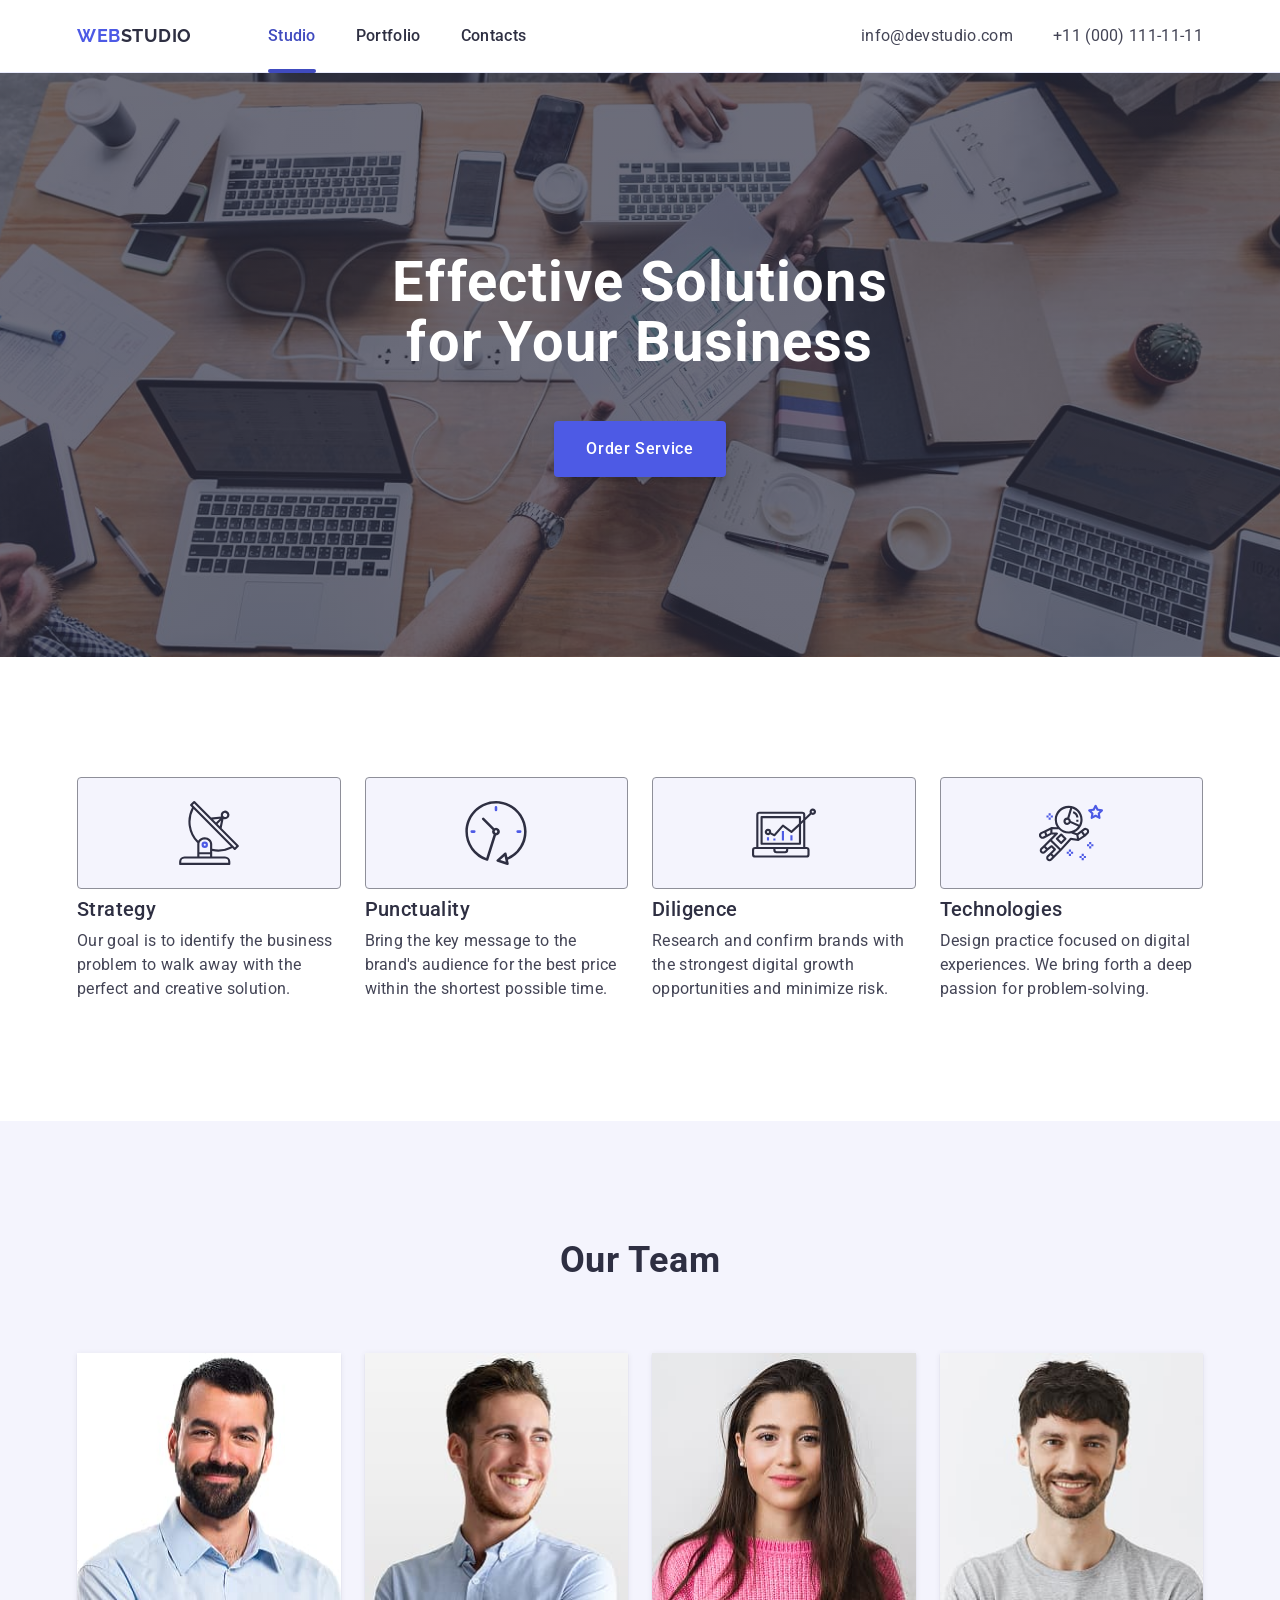
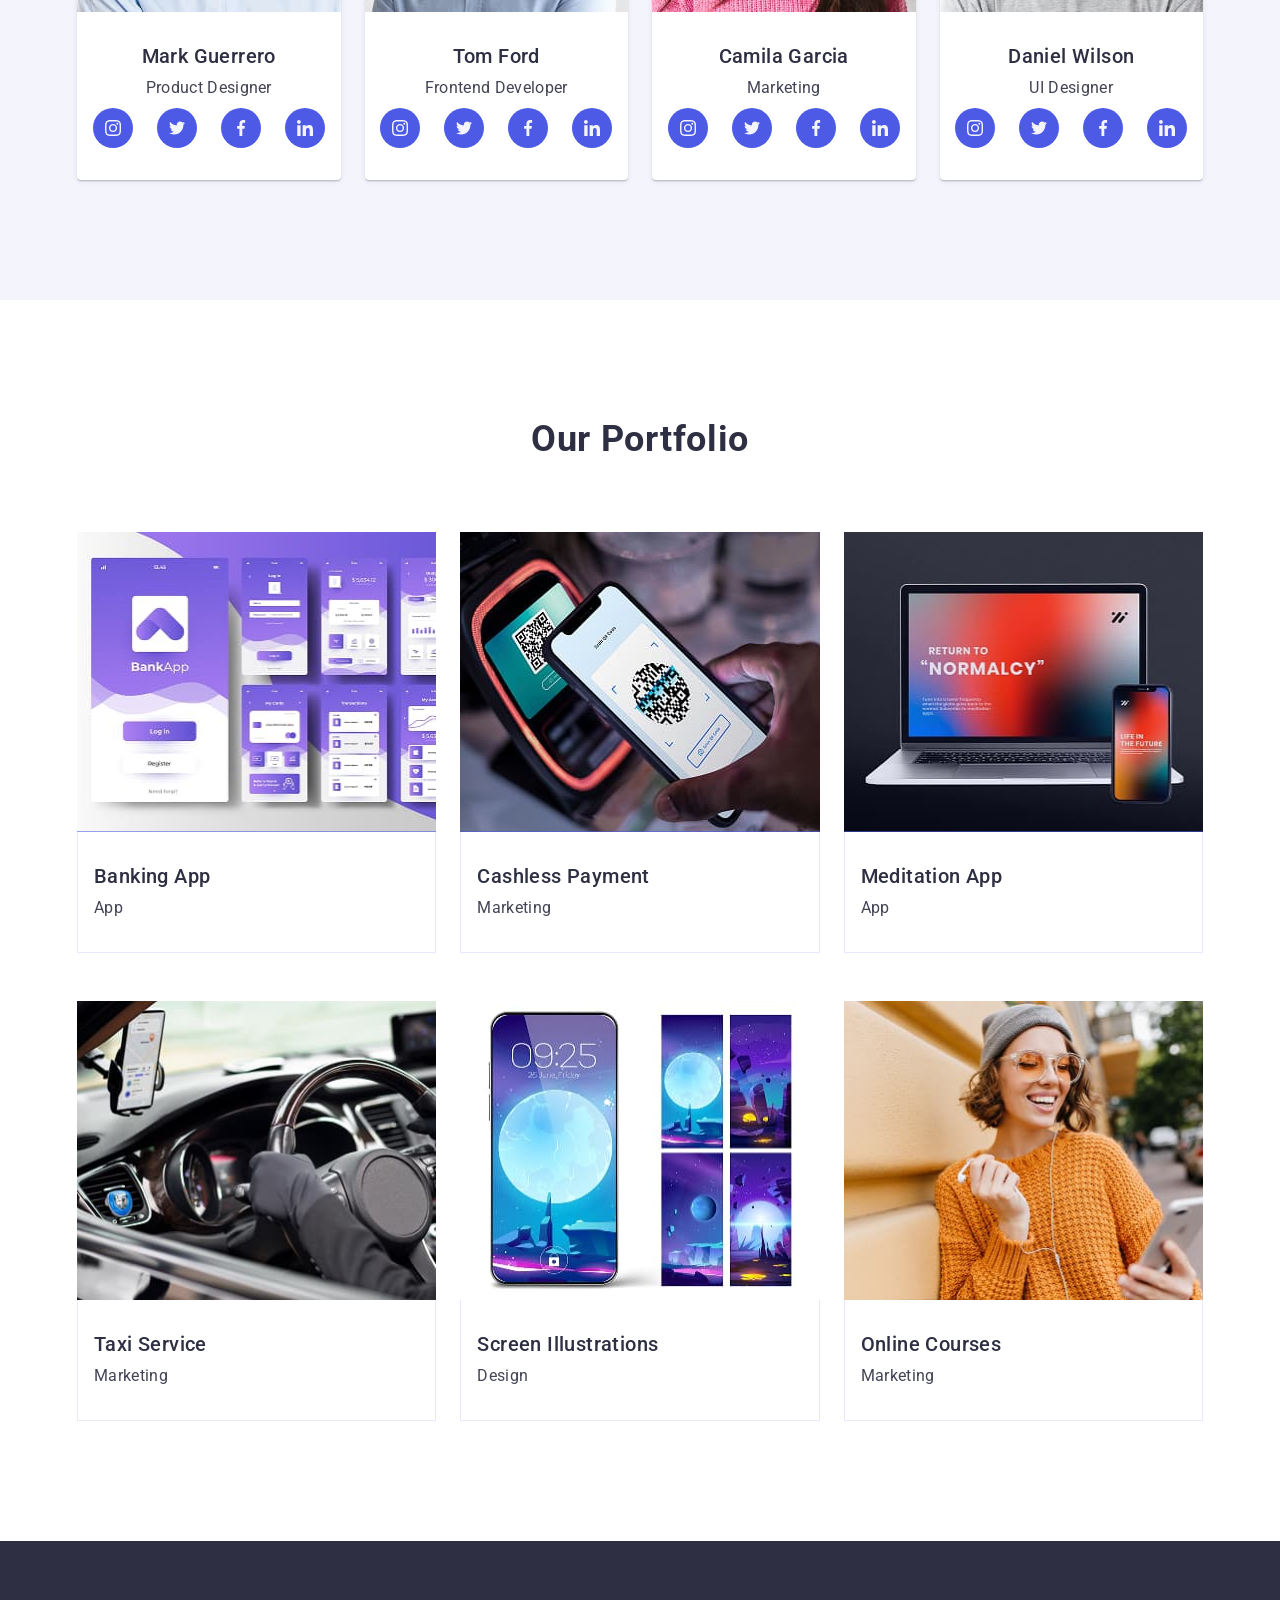
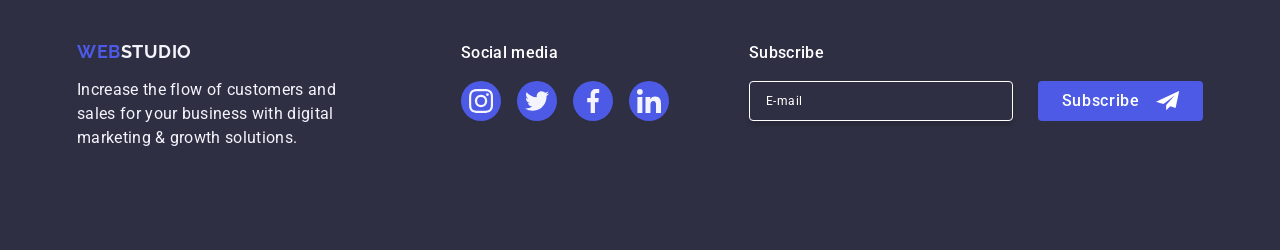
==== commit 8b5dcf9b: "hw-06" ====
--- a/index.html
+++ b/index.html
@@ -23,6 +23,11 @@
           <a href="./index.html" class="logo"
             >Web<span class="logo-span">Studio</span></a
           >
+          <button class="burger-btn button" type="button">
+            <svg class="icon" width="24" height="24">
+              <use href="./images/icons.svg#icon-menu"></use>
+            </svg>
+          </button>
           <ul class="header-nav-list list">
             <li class="list-item">
               <a href="./index.html" class="link current">Studio</a>
@@ -43,6 +48,66 @@
             </li>
           </ul>
         </address>
+      </div>
+
+      <div class="mob-menu">
+        <button class="mob-menu-close-btn button" type="button">
+          <svg class="icon" width="8" height="8">
+            <use href="./images/icons.svg#icon-close"></use>
+          </svg>
+        </button>
+
+        <ul class="mob-menu-pages">
+          <li class="list-item">
+            <a href="./index.html" class="link current">Studio</a>
+          </li>
+          <li class="list-item"><a href="" class="link">Portfolio</a></li>
+          <li class="list-item"><a href="" class="link">Contacts</a></li>
+        </ul>
+
+        <ul class="mob-menu-contacts list">
+          <li class="list-item">
+            <a href="tel:+110001111111" class="phone link"
+              >+11 (000) 111-11-11</a
+            >
+          </li>
+          <li class="list-item">
+            <a href="mailto:info@devstudio.com" class="link"
+              >info@devstudio.com</a
+            >
+          </li>
+        </ul>
+
+        <ul class="mob-menu-soc list">
+          <li class="list-item">
+            <a href="https://www.instagram.com" target="_blank" class="link">
+              <svg class="icon" width="24" height="24">
+                <use href="./images/icons.svg#icon-instagram"></use>
+              </svg>
+            </a>
+          </li>
+          <li class="list-item">
+            <a href="https://x.com" target="_blank" class="link">
+              <svg class="icon" width="24" height="24">
+                <use href="./images/icons.svg#icon-twitter"></use>
+              </svg>
+            </a>
+          </li>
+          <li class="list-item">
+            <a href="https://www.facebook.com" target="_blank" class="link">
+              <svg class="icon" width="24" height="24">
+                <use href="./images/icons.svg#icon-facebook"></use>
+              </svg>
+            </a>
+          </li>
+          <li class="list-item">
+            <a href="https://linkedin.com" target="_blank" class="link">
+              <svg class="icon" width="24" height="24">
+                <use href="./images/icons.svg#icon-linkedin"></use>
+              </svg>
+            </a>
+          </li>
+        </ul>
       </div>
     </header>
 
@@ -56,7 +121,6 @@
 
       <section class="values-section">
         <div class="container">
-          <!-- will be hidden later -->
           <h2 class="section-title visually-hidden">Our Values</h2>
           <ul class="values-section-list list">
             <li class="list-item">
@@ -117,6 +181,10 @@
           <ul class="team-section-list list">
             <li class="list-item">
               <img
+                srcset="
+                  ./images/mark-guerrero.jpg    1x,
+                  ./images/mark-guerrero@2x.jpg 2x
+                "
                 src="./images/mark-guerrero.jpg"
                 alt="Mark Guerrero, Product Designer of the team"
                 width="264"
@@ -166,6 +234,7 @@
             </li>
             <li class="list-item">
               <img
+                srcset="./images/tom-ford.jpg 1x, ./images/tom-ford@2x.jpg 2x"
                 src="./images/tom-ford.jpg"
                 alt="Tom Ford, Frontend Developer, smiling"
                 width="264"
@@ -215,6 +284,10 @@
             </li>
             <li class="list-item">
               <img
+                srcset="
+                  ./images/camila-garcia.jpg    1x,
+                  ./images/camila-garcia@2x.jpg 2x
+                "
                 src="./images/camila-garcia.jpg"
                 alt="Camila Garcia, Marketing Specialist, wearing a pink sweater"
                 width="264"
@@ -264,6 +337,10 @@
             </li>
             <li class="list-item">
               <img
+                srcset="
+                  ./images/daniel-wilson.jpg    1x,
+                  ./images/daniel-wilson@2x.jpg 2x
+                "
                 src="./images/daniel-wilson.jpg"
                 alt="Daniel Wilson, UI Designer, with short hair and a beard"
                 width="264"
@@ -322,6 +399,10 @@
             <li class="portfolio-list-item list-item">
               <div class="portfolio-image-wrap">
                 <img
+                  srcset="
+                    ./images/banking-app.jpg    1x,
+                    ./images/banking-app@2x.jpg 2x
+                  "
                   src="./images/banking-app.jpg"
                   alt="Mobile banking app interface in purple tones"
                   width="360"
@@ -340,6 +421,10 @@
             <li class="portfolio-list-item list-item">
               <div class="portfolio-image-wrap">
                 <img
+                  srcset="
+                    ./images/cashless-payment.jpg    1x,
+                    ./images/cashless-payment@2x.jpg 2x
+                  "
                   src="./images/cashless-payment.jpg"
                   alt="Person making a payment using a QR code on a smartphone"
                   width="360"
@@ -358,6 +443,10 @@
             <li class="portfolio-list-item list-item">
               <div class="portfolio-image-wrap">
                 <img
+                  srcset="
+                    ./images/meditation-app.jpg    1x,
+                    ./images/meditation-app@2x.jpg 2x
+                  "
                   src="./images/meditation-app.jpg"
                   alt="Laptop and smartphone displaying a meditation app screen"
                   width="360"
@@ -376,6 +465,10 @@
             <li class="portfolio-list-item list-item">
               <div class="portfolio-image-wrap">
                 <img
+                  srcset="
+                    ./images/taxi-service.jpg    1x,
+                    ./images/taxi-service@2x.jpg 2x
+                  "
                   src="./images/taxi-service.jpg"
                   alt="Gloved hand holding a car steering wheel with navigation on"
                   width="360"
@@ -394,6 +487,10 @@
             <li class="portfolio-list-item list-item">
               <div class="portfolio-image-wrap">
                 <img
+                  srcset="
+                    ./images/screen-illustrations.jpg    1x,
+                    ./images/screen-illustrations@2x.jpg 2x
+                  "
                   src="./images/screen-illustrations.jpg"
                   alt="Futuristic moon-themed illustration on a smartphone screen"
                   width="360"
@@ -412,6 +509,10 @@
             <li class="portfolio-list-item list-item">
               <div class="portfolio-image-wrap">
                 <img
+                  srcset="
+                    ./images/online-courses.jpg 1x,
+                    ./images/online-courses.jpg 2x
+                  "
                   src="./images/online-courses.jpg"
                   alt="Smiling woman in glasses and a beanie listening to an online course outdoors"
                   width="360"
--- a/css/styles.css
+++ b/css/styles.css
@@ -81,9 +81,15 @@
 
 .container {
   max-width: 1158px;
-  padding: 0 15px;
+  padding: 0 16px;
   margin-left: auto;
   margin-right: auto;
+}
+
+@media (min-width: 1158px) {
+  .container {
+    padding: 0 16px;
+  }
 }
 
 .section-title {
@@ -142,15 +148,38 @@
 
 .header {
   border-bottom: 1px solid var(--accentColor);
-  padding: 24px 0;
+  padding: 16px 0;
   box-shadow: 0px 1px 6px rgba(46, 47, 66, 0.08),
     0px 1px 1px rgba(46, 47, 66, 0.16), 0px 2px 1px rgba(46, 47, 66, 0.08);
 }
 
+@media (min-width: 1158px) {
+  .header {
+    padding: 24px 0;
+  }
+}
+
 .header .container {
   display: flex;
   align-items: center;
   justify-content: space-between;
+}
+
+.burger-btn {
+  padding: 0;
+  fill: #2f2f37;
+  transition: fill 250ms var(--mainTimingFunction);
+}
+
+.burger-btn:hover,
+.burger-btn:focus {
+  fill: var(--pressedStateColor);
+}
+
+@media (min-width: 768px) {
+  .burger-btn {
+    display: none;
+  }
 }
 
 .header .link {
@@ -167,15 +196,31 @@
   align-items: center;
 }
 
-.header-nav .logo {
-  margin-right: 76px;
+@media (max-width: 1157px) {
+  .header-nav {
+    width: 100%;
+    justify-content: space-between;
+  }
+}
+
+@media (min-width: 1158px) {
+  .header-nav .logo {
+    margin-right: 76px;
+  }
 }
 
 .header-nav-list {
-  display: flex;
-  gap: 40px;
-  color: var(--darkColor);
-  font-weight: 500;
+  display: none;
+}
+
+@media (min-width: 768px) {
+  .header-nav-list {
+    margin: 0 auto;
+    display: flex;
+    gap: 40px;
+    color: var(--darkColor);
+    font-weight: 500;
+  }
 }
 
 .header-nav-list .link {
@@ -190,7 +235,7 @@
 .header-nav-list .current::after {
   content: "";
   position: absolute;
-  bottom: -1px;
+  bottom: -4px;
   left: 0;
   width: 100%;
   height: 4px;
@@ -199,12 +244,169 @@
 }
 
 .header-address {
-  font-style: normal;
+  display: none;
+}
+
+@media (min-width: 768px) {
+  .header-address {
+    display: block;
+    font-style: normal;
+  }
 }
 
 .header-address-list {
   display: flex;
+  flex-direction: column;
+  gap: 12px;
+}
+
+@media (min-width: 1158px) {
+  .header-address-list {
+    flex-direction: row;
+    gap: 40px;
+  }
+}
+
+.header-address-list .list-item {
+  font-size: 12px;
+  line-height: 1.17;
+  letter-spacing: 0.04em;
+}
+
+@media (min-width: 1158px) {
+  .header-address-list .list-item {
+    font-size: 16px;
+    line-height: 1.5;
+    letter-spacing: 0.02em;
+  }
+}
+
+.mob-menu {
+  display: flex;
+  flex-direction: column;
+  gap: 48px;
+  position: fixed;
+  top: 0;
+  right: -100%;
+  width: 100%;
+  height: 100%;
+  z-index: 999;
+  padding: 72px 16px 40px 16px;
+  background-color: var(--whiteBackgroundColor);
+
+  transition: right 250ms var(--mainTimingFunction);
+}
+
+.mob-menu.is-open {
+  right: 0;
+}
+
+.mob-menu-close-btn {
+  display: flex;
+  align-items: center;
+  justify-content: center;
+  position: absolute;
+  padding: 0;
+  top: 24px;
+  right: 24px;
+  width: 24px;
+  height: 24px;
+  border: 1px solid rgba(0, 0, 0, 0.1);
+  border-radius: 50%;
+
+  transition: background-color 250ms var(--mainTimingFunction),
+    border 250ms var(--mainTimingFunction);
+}
+
+.mob-menu-close-btn:hover,
+.mob-menu-close-btn:focus {
+  background-color: var(--pressedStateColor);
+  border: none;
+}
+
+.mob-menu-close-btn .icon {
+  fill: var(--darkColor);
+  transition: fill 250ms var(--mainTimingFunction);
+}
+
+.mob-menu-close-btn:hover .icon,
+.mob-menu-close-btn:focus .icon {
+  fill: var(--whiteBackgroundColor);
+}
+
+.mob-menu-pages {
+  display: flex;
+  flex-direction: column;
   gap: 40px;
+  flex-grow: 1;
+}
+
+.mob-menu-pages .link {
+  color: var(--darkColor);
+  font-weight: 700;
+  font-size: 36px;
+  line-height: 1.11;
+  letter-spacing: 0.02em;
+  transition: color 250ms var(--mainTimingFunction);
+}
+
+.mob-menu-pages .link.current {
+  color: var(--pressedStateColor);
+}
+
+.mob-menu-pages .link:hover,
+.mob-menu-pages .link:focus {
+  color: var(--pressedStateColor);
+}
+
+.mob-menu-contacts {
+  display: flex;
+  flex-direction: column;
+  gap: 24px;
+}
+
+.mob-menu-contacts .link {
+  color: #434455;
+  font-weight: 500;
+  font-size: 20px;
+  line-height: 1.2;
+  letter-spacing: 0.02em;
+  transition: color 250ms var(--mainTimingFunction);
+}
+
+.mob-menu-contacts .phone {
+  color: var(--primaryBrandColor);
+}
+
+.mob-menu-contacts .link:hover,
+.mob-menu-contacts .link:focus {
+  color: var(--pressedStateColor);
+}
+
+.mob-menu-soc {
+  display: flex;
+  align-items: center;
+  gap: 40px;
+}
+
+.mob-menu-soc .list-item {
+  display: flex;
+  align-items: center;
+  justify-content: center;
+  width: 40px;
+  height: 40px;
+  background-color: var(--primaryBrandColor);
+  border-radius: 50%;
+  transition: background-color 250ms var(--mainTimingFunction);
+}
+
+.mob-menu-soc .list-item:hover,
+.mob-menu-soc .list-item:focus {
+  background-color: var(--pressedStateColor);
+}
+
+.mob-menu-soc .icon {
+  fill: var(--lightColor);
 }
 
 /* ORDER SECTION */
@@ -212,28 +414,80 @@
 .order-section {
   background-color: var(--darkColor);
   margin: 0 auto;
-  padding: 188px 0;
+  padding: 72px 0;
   background-image: linear-gradient(
       var(--heroBackgroundColor),
       var(--heroBackgroundColor)
     ),
-    url(../images/hero-bg.jpg);
-  max-width: 1440px;
+    url(../images/mob-hero-bg.jpg);
   background-repeat: no-repeat;
   background-position: center;
   background-size: cover;
 }
 
+@media (min-resolution: 2x) {
+  .order-section {
+    background-image: linear-gradient(
+        var(--heroBackgroundColor),
+        var(--heroBackgroundColor)
+      ),
+      url(../images/mob-hero-bg@2x.jpg);
+  }
+}
+
+@media (min-width: 768px) {
+  .order-section {
+    padding: 112px 0;
+  }
+}
+
+@media (min-width: 1158px) {
+  .order-section {
+    padding: 180px 0;
+    background-image: linear-gradient(
+        var(--heroBackgroundColor),
+        var(--heroBackgroundColor)
+      ),
+      url(../images/hero-bg.jpg);
+    max-width: 1440px;
+  }
+}
+
+@media (min-width: 1158px) and (min-resolution: 2x) {
+  .order-section {
+    background-image: linear-gradient(
+        var(--heroBackgroundColor),
+        var(--heroBackgroundColor)
+      ),
+      url(../images/hero-bg@2x.jpg);
+  }
+}
+
 .main-title {
   margin: 0 auto;
-  margin-bottom: 48px;
-  max-width: 496px;
+  margin-bottom: 72px;
+  max-width: 216px;
   color: var(--whiteBackgroundColor);
   font-weight: 700;
-  font-size: 56px;
-  line-height: 1.07;
+  font-size: 36px;
+  line-height: 1.11;
   letter-spacing: 0.02em;
   text-align: center;
+}
+
+@media (min-width: 768px) {
+  .main-title {
+    max-width: 496px;
+    margin-bottom: 36px;
+    font-size: 56px;
+    line-height: 1.07;
+  }
+}
+
+@media (min-width: 1158px) {
+  .main-title {
+    margin-bottom: 48px;
+  }
 }
 
 .order-section .button {
@@ -259,38 +513,110 @@
 /* VALUES SECTION */
 
 .values-section {
-  padding: 120px 0;
+  padding: 96px 0;
+}
+
+@media (min-width: 1158px) {
+  .values-section {
+    padding: 120px 0;
+  }
 }
 
 .values-section-list {
   display: flex;
-  gap: 24px;
+  flex-direction: column;
+  gap: 72px;
+}
+
+@media (min-width: 768px) and (max-width: 1157px) {
+  .values-section-list {
+    flex-direction: row;
+    flex-wrap: wrap;
+    row-gap: 72px;
+    column-gap: 24px;
+  }
+}
+
+@media (min-width: 1158px) {
+  .values-section-list {
+    flex-direction: row;
+    gap: 24px;
+  }
 }
 
 .values-section-list .icon-container {
-  display: flex;
-  justify-content: center;
-  align-items: center;
-  height: 112px;
+  display: none;
+}
+
+@media (min-width: 1158px) {
+  .values-section-list .icon-container {
+    display: flex;
+    justify-content: center;
+    align-items: center;
+    height: 112px;
+    background-color: var(--lightColor);
+    border: 1px solid var(--subtleTextColor);
+    border-radius: 4px;
+    margin-bottom: 8px;
+  }
+}
+
+.values-section-list .list-item {
+  flex-basis: 100%;
+}
+
+@media (min-width: 768px) {
+  .values-section-list .list-item {
+    flex-basis: calc((100% - 24px) / 2);
+  }
+}
+
+@media (min-width: 1158px) {
+  .values-section-list .list-item {
+    flex-basis: calc((100% - 3 * 24px) / 4);
+  }
+}
+
+.values-section-list .sub-title {
+  text-align: center;
+  margin-bottom: 8px;
+}
+
+@media (min-width: 768px) {
+  .values-section-list .sub-title {
+    text-align: left;
+  }
+}
+
+@media (max-width: 1157px) {
+  .values-section-list .sub-title {
+    font-weight: 700;
+    font-size: 36px;
+    line-height: 1.11;
+    letter-spacing: 0.02em;
+  }
+}
+
+@media (max-width: 1157px) {
+  .values-section-list .title {
+    font-weight: 500;
+    font-size: 24px;
+    line-height: 1.5;
+    letter-spacing: 0.02em;
+  }
+}
+
+/* TEAM SECTION */
+
+.team-section {
+  padding: 96px 0;
   background-color: var(--lightColor);
-  border: 1px solid var(--subtleTextColor);
-  border-radius: 4px;
-  margin-bottom: 8px;
-}
-
-.values-section-list .list-item {
-  flex-basis: calc((100% - 3 * 24px) / 4);
-}
-
-.values-section-list .sub-title {
-  margin-bottom: 8px;
-}
-
-/* TEAM SECTION */
-
-.team-section {
-  padding: 120px 0;
-  background-color: var(--lightColor);
+}
+
+@media (min-width: 1158px) {
+  .team-section {
+    padding: 120px 0;
+  }
 }
 
 .team-section .section-title {
@@ -299,12 +625,37 @@
 
 .team-section-list {
   display: flex;
-  gap: 24px;
+  flex-direction: column;
+  align-items: center;
+  gap: 72px;
+}
+
+@media (min-width: 768px) {
+  .team-section-list {
+    justify-content: center;
+    flex-direction: row;
+    flex-wrap: wrap;
+    row-gap: 72px;
+    column-gap: 24px;
+  }
+}
+
+@media (min-width: 1158px) {
+  .team-section-list {
+    flex-wrap: nowrap;
+  }
+}
+
+@media (min-width: 768px) and (max-width: 1157px) {
+  .team-section-list {
+    margin: 0 auto;
+    max-width: 552px;
+  }
 }
 
 .team-section-list > .list-item {
   background-color: var(--whiteBackgroundColor);
-  flex-basis: calc((100% - 24px * 3) / 4);
+  width: 264px;
   box-shadow: 0px 1px 6px rgba(46, 47, 66, 0.08),
     0px 1px 1px rgba(46, 47, 66, 0.16), 0px 2px 1px rgba(46, 47, 66, 0.08);
   border-radius: 0 0 4px 4px;
@@ -352,7 +703,13 @@
 /* PORTFOLIO SECTION */
 
 .portfolio-section {
-  padding: 120px 0;
+  padding: 96px 0;
+}
+
+@media (min-width: 1158px) {
+  .portfolio-section {
+    padding: 120px 0;
+  }
 }
 
 .portfolio-section .section-title {
@@ -361,14 +718,43 @@
 
 .portfolio-section-list {
   display: flex;
-  flex-wrap: wrap;
-  row-gap: 48px;
-  column-gap: 24px;
+  flex-direction: column;
+  align-items: center;
+  gap: 48px;
+}
+
+@media (min-width: 768px) {
+  .portfolio-section-list {
+    flex-direction: row;
+    flex-wrap: wrap;
+    row-gap: 72px;
+    column-gap: 24px;
+  }
+}
+
+@media (min-width: 1158px) {
+  .portfolio-section-list {
+    row-gap: 48px;
+    column-gap: 24px;
+  }
+}
+
+@media (min-width: 768px) and (max-width: 1157px) {
+  .portfolio-section-list {
+    margin: 0 auto;
+    max-width: 736px;
+  }
 }
 
 .portfolio-list-item {
   flex-basis: calc((100% - 24px * 2) / 3);
   transition: box-shadow 250ms var(--mainTimingFunction);
+}
+
+@media (min-width: 768px) and (max-width: 1157px) {
+  .portfolio-list-item {
+    flex-basis: calc((100% - 24px) / 2);
+  }
 }
 
 .portfolio-list-item:hover,
@@ -413,18 +799,60 @@
 /* FOOTER */
 
 .footer {
-  padding: 100px 0;
+  padding: 96px 0;
   color: var(--lightColor);
   background-color: var(--darkColor);
 }
 
+@media (min-width: 1158px) {
+  .footer {
+    padding: 100px 0;
+  }
+}
+
 .footer .container {
   display: flex;
-  align-items: baseline;
+  flex-direction: column;
+  gap: 72px;
+}
+
+@media (min-width: 768px) {
+  .footer .container {
+    flex-direction: row;
+    flex-wrap: wrap;
+    column-gap: 24px;
+  }
+}
+
+@media (min-width: 1158px) {
+  .footer .container {
+    align-items: baseline;
+    gap: 0;
+  }
+}
+
+@media (min-width: 768px) and (max-width: 1157px) {
+  .footer .container {
+    width: 528px;
+  }
 }
 
 .footer-descr-wrap {
-  margin-right: 120px;
+  display: flex;
+  align-items: center;
+  flex-direction: column;
+}
+
+@media (min-width: 768px) {
+  .footer-descr-wrap {
+    display: block;
+  }
+}
+
+@media (min-width: 1158px) {
+  .footer-descr-wrap {
+    margin-right: 120px;
+  }
 }
 
 .footer .logo {
@@ -433,7 +861,12 @@
 }
 
 .footer .text {
-  width: 264px;
+}
+
+@media (min-width: 768px) {
+  .footer .text {
+    width: 264px;
+  }
 }
 
 .footer .logo-span {
@@ -441,7 +874,21 @@
 }
 
 .footer-socials-wrap {
-  margin-right: 80px;
+  display: flex;
+  align-items: center;
+  flex-direction: column;
+}
+
+@media (min-width: 768px) {
+  .footer-socials-wrap {
+    display: block;
+  }
+}
+
+@media (min-width: 1158px) {
+  .footer-socials-wrap {
+    margin-right: 80px;
+  }
 }
 
 .footer-socials-text {
@@ -480,12 +927,22 @@
 
 .footer-form {
   display: flex;
-  align-items: end;
-  gap: 24px;
+  flex-direction: column;
+  align-items: center;
+  gap: 16px;
+}
+
+@media (min-width: 768px) {
+  .footer-form {
+    flex-direction: row;
+    align-items: end;
+    gap: 24px;
+  }
 }
 
 .footer-form-wrap > .text {
   color: var(--whiteBackgroundColor);
+  text-align: center;
   margin-bottom: 16px;
   font-weight: 500;
   font-size: 16px;
@@ -493,8 +950,18 @@
   letter-spacing: 0.02em;
 }
 
+@media (min-width: 768px) {
+  .footer-form-wrap > .text {
+    text-align: left;
+  }
+}
+
+.footer-form-label {
+  width: 100%;
+}
+
 .footer-form-label .input {
-  width: 264px;
+  width: 100%;
   height: 40px;
   padding: 8px 16px;
   background-color: transparent;
@@ -508,6 +975,12 @@
   letter-spacing: 0.04em;
 
   transition: border-color 250ms var(--mainTimingFunction);
+}
+
+@media (min-width: 768px) {
+  .footer-form-label .input {
+    width: 264px;
+  }
 }
 
 .footer-form-label .input:focus {
@@ -572,11 +1045,12 @@
 
 .modal {
   position: absolute;
-  top: 50%;
-  left: 50%;
-  transform: translate(-50%, -50%);
-  width: 408px;
-  min-height: 584px;
+  inset: 0;
+  margin: auto;
+  width: fit-content;
+  height: fit-content;
+  max-width: 95vw;
+  max-height: 95vh;
   background-color: var(--modalBackgroundColor);
   padding: 72px 24px 24px 24px;
   border-radius: 4px;
